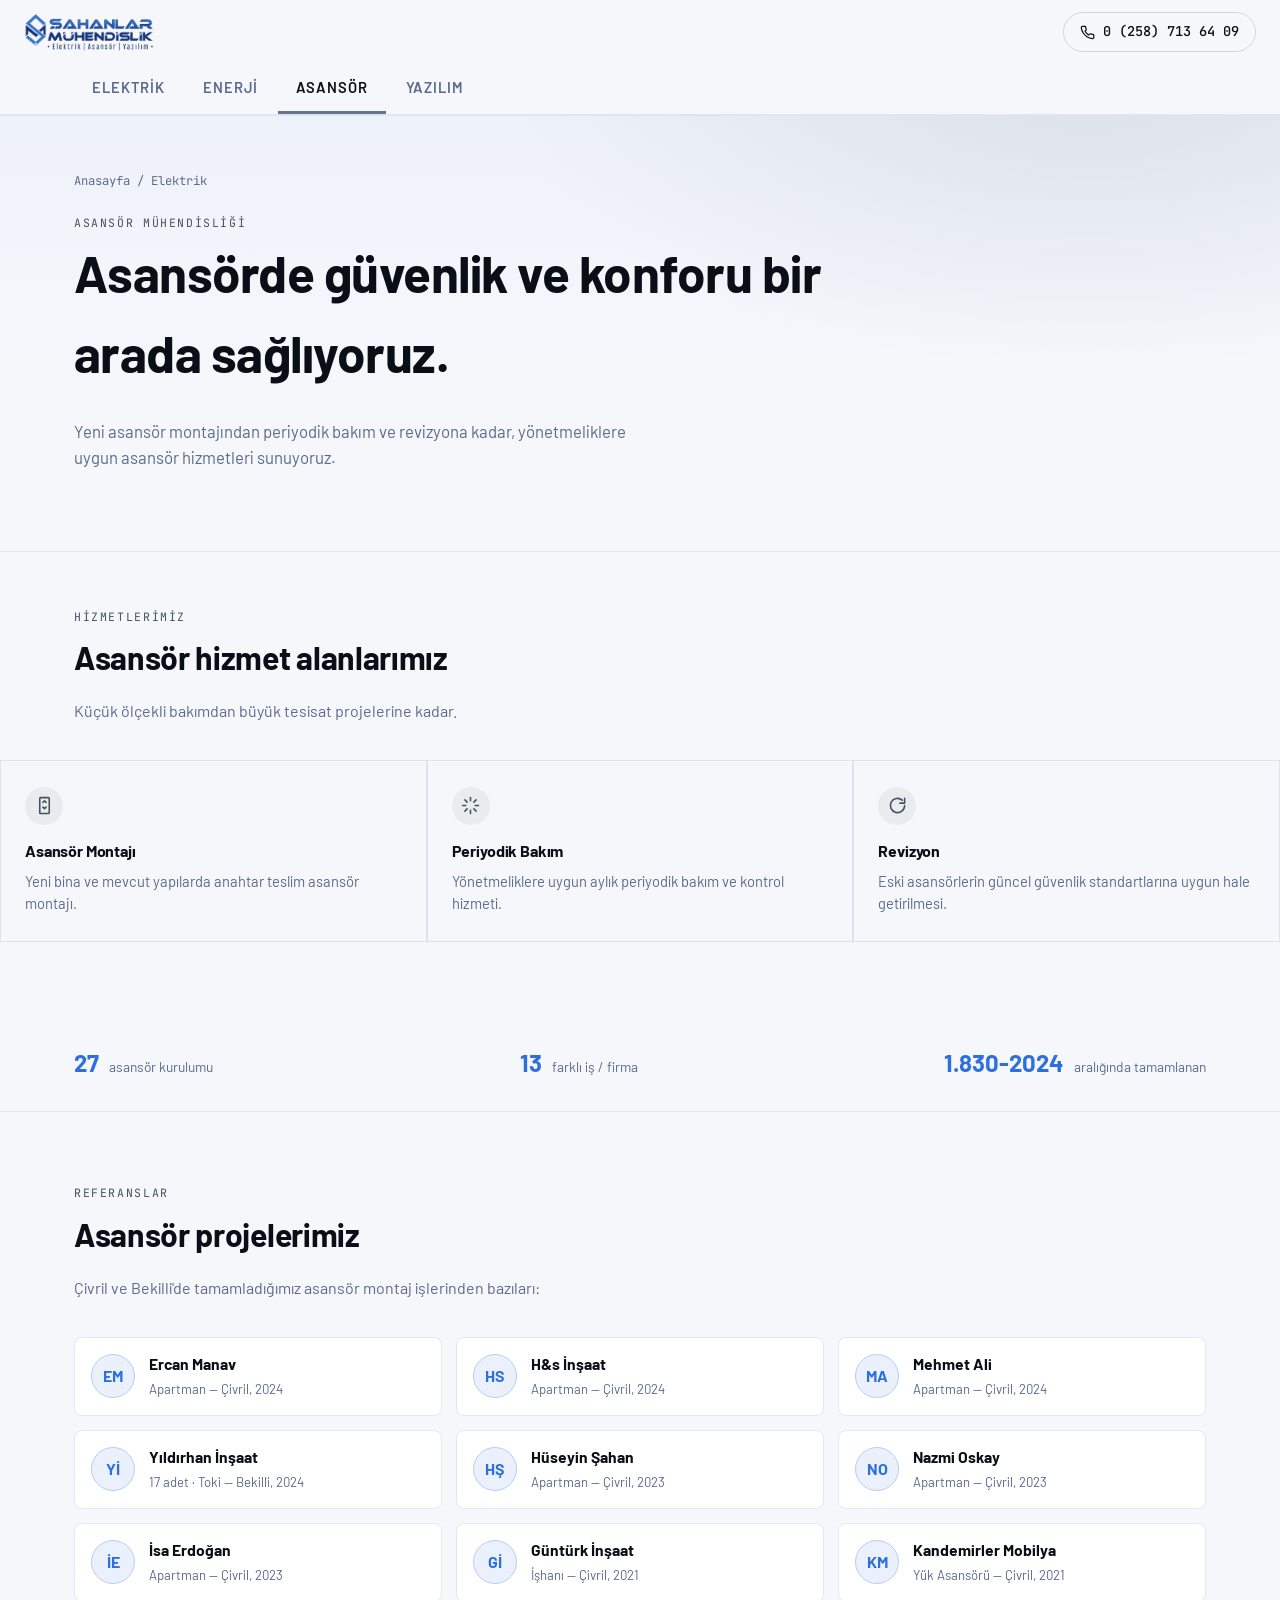
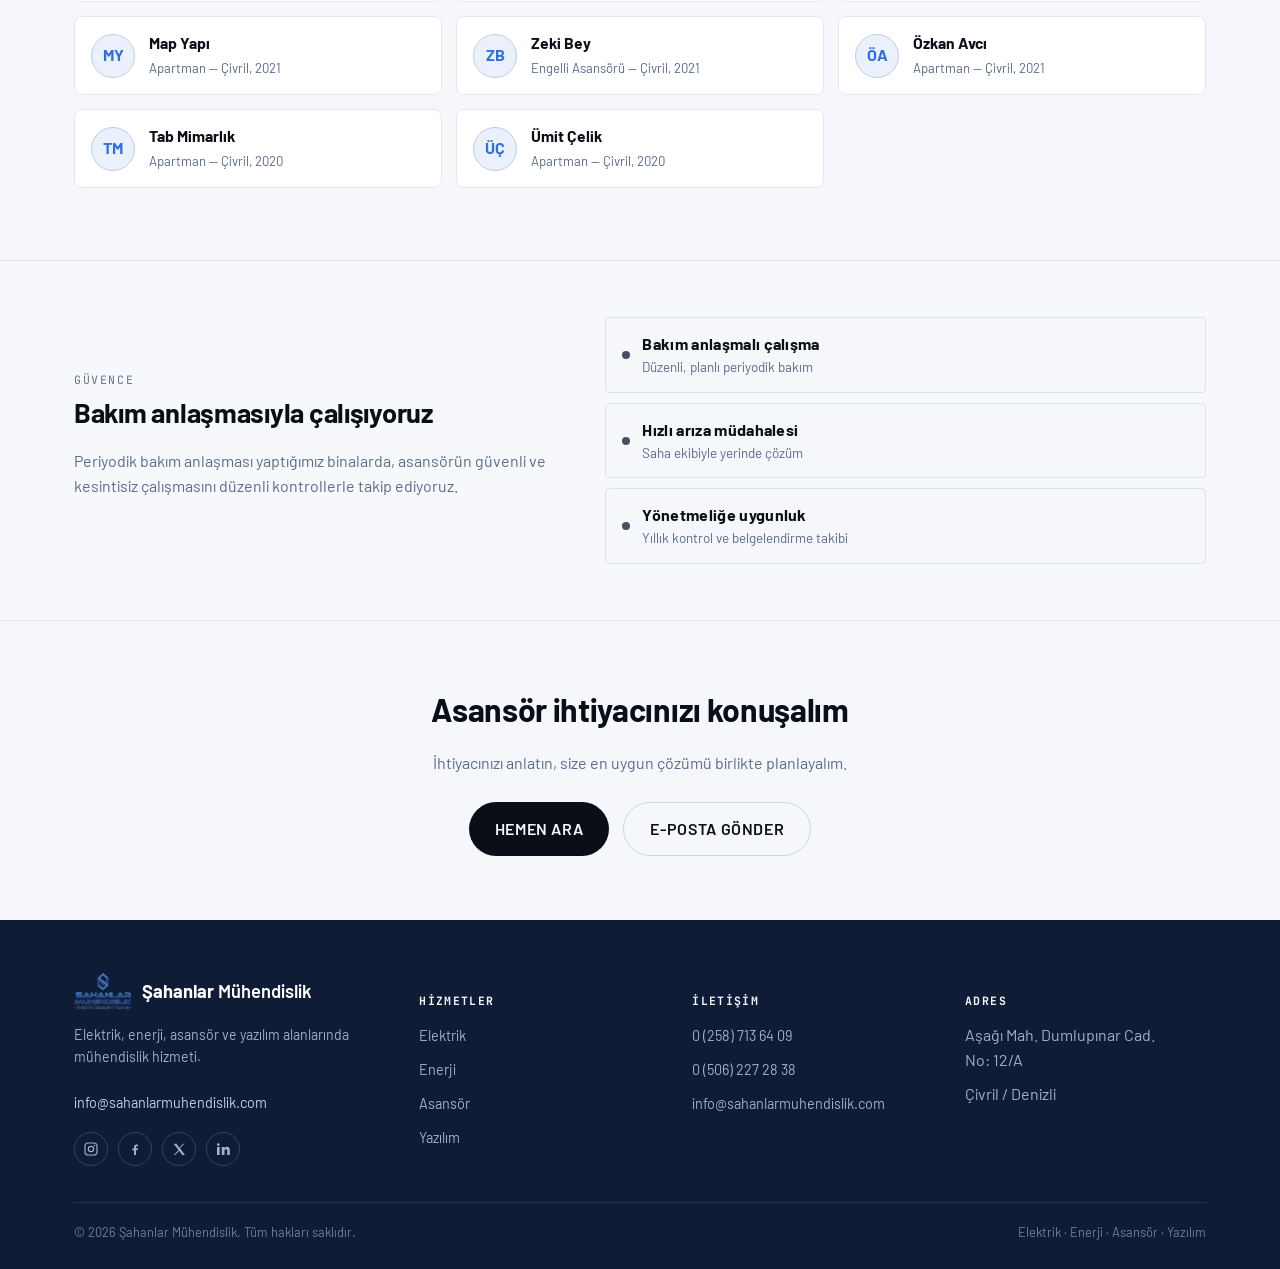
==== site/asansor.html @ b58d9cdd "v1" ====
<!doctype html>
<html lang="tr">
<head>
<meta charset="UTF-8">
<meta name="viewport" content="width=device-width, initial-scale=1.0">
<title>Asansör | Şahanlar Mühendislik</title>
<meta name="description" content="Asansör montajı, periyodik bakım, revizyon ve arıza müdahalesi — Şahanlar Mühendislik, Çivril/Denizli.">
<link rel="icon" href="assets/img/logo-mark-cropped.png">
<link rel="preconnect" href="https://fonts.googleapis.com">
<link rel="preconnect" href="https://fonts.gstatic.com" crossorigin>
<link href="https://fonts.googleapis.com/css2?family=Barlow:wght@400;500;600;700&family=JetBrains+Mono:wght@500&display=swap" rel="stylesheet">
<link rel="stylesheet" href="assets/style.css">
<style>:root{--page-accent:var(--asansor);} .cat-hero,.services .icon,.panel-band{--accent:var(--asansor);}</style>
</head>
<body>

<header class="site-header">
  <div class="bar">
    <a class="brand" href="index.html">
      <img src="assets/img/logo-horizontal.png" alt="Şahanlar Mühendislik">
    </a>
    <div class="header-actions">
      <a class="phone-cta" href="tel:+902587136409">
        <svg viewBox="0 0 24 24" fill="none" stroke="currentColor" stroke-width="2" stroke-linecap="round" stroke-linejoin="round"><path d="M22 16.92v3a2 2 0 0 1-2.18 2 19.79 19.79 0 0 1-8.63-3.07 19.5 19.5 0 0 1-6-6 19.79 19.79 0 0 1-3.07-8.67A2 2 0 0 1 4.11 2h3a2 2 0 0 1 2 1.72c.127.96.362 1.903.7 2.81a2 2 0 0 1-.45 2.11L8.09 9.91a16 16 0 0 0 6 6l1.27-1.27a2 2 0 0 1 2.11-.45c.907.338 1.85.573 2.81.7A2 2 0 0 1 22 16.92z"/></svg>
        0 (258) 713 64 09
      </a>
    </div>
  </div>
  <nav class="subnav" aria-label="Kategoriler">
    <ul>
      <li><a href="elektrik.html">Elektrik</a></li>
      <li><a href="enerji.html">Enerji</a></li>
      <li><a href="asansor.html" class="active" style="--accent:var(--asansor)">Asansör</a></li>
      <li><a href="yazilim.html">Yazılım</a></li>
    </ul>
  </nav>
</header>

<section class="cat-hero" style="--accent:var(--asansor)">
  <div class="wrap">
    <div class="breadcrumb"><a href="index.html">Anasayfa</a> / Elektrik</div>
    <span class="tag">Asansör Mühendisliği</span>
    <h1>Asansörde güvenlik ve konforu bir arada sağlıyoruz.</h1>
    <p class="lead">Yeni asansör montajından periyodik bakım ve revizyona kadar, yönetmeliklere uygun asansör hizmetleri sunuyoruz.</p>
  </div>
</section>

<section class="section" style="padding-top:56px;">
  <div class="wrap">
    <div class="section-head">
      <span class="tag" style="color:color-mix(in srgb, var(--asansor) 70%, black)">Hizmetlerimiz</span>
      <h2>Asansör hizmet alanlarımız</h2>
      <p>Küçük ölçekli bakımdan büyük tesisat projelerine kadar.</p>
    </div>
  </div>
  <div class="services" style="--accent:var(--asansor)">
    <div class="service">
      <span class="icon"><svg viewBox="0 0 24 24" fill="none" stroke="currentColor" stroke-width="2" stroke-linecap="round" stroke-linejoin="round"><rect x="6" y="2" width="12" height="20" rx="1"/><path d="M10 8l2-2 2 2M10 14l2 2 2-2"/></svg></span>
      <h4>Asansör Montajı</h4>
      <p>Yeni bina ve mevcut yapılarda anahtar teslim asansör montajı.</p>
    </div>
    <div class="service">
      <span class="icon"><svg viewBox="0 0 24 24" fill="none" stroke="currentColor" stroke-width="2" stroke-linecap="round" stroke-linejoin="round"><path d="M12 2v4M12 18v4M4.9 4.9l2.8 2.8M16.3 16.3l2.8 2.8M2 12h4M18 12h4M4.9 19.1l2.8-2.8M16.3 7.7l2.8-2.8"/></svg></span>
      <h4>Periyodik Bakım</h4>
      <p>Yönetmeliklere uygun aylık periyodik bakım ve kontrol hizmeti.</p>
    </div>
    <div class="service">
      <span class="icon"><svg viewBox="0 0 24 24" fill="none" stroke="currentColor" stroke-width="2" stroke-linecap="round" stroke-linejoin="round"><path d="M21 12a9 9 0 1 1-3-6.7"/><path d="M21 3v6h-6"/></svg></span>
      <h4>Revizyon</h4>
      <p>Eski asansörlerin güncel güvenlik standartlarına uygun hale getirilmesi.</p>
    </div>
  </div>
</section>

<div class="strip">
  <div class="wrap">
    <div class="item"><b>30</b><span>asansör kurulumu</span></div>
    <div class="item"><b>14</b><span>farklı iş / firma</span></div>
    <div class="item"><b>2020-2024</b><span>aralığında tamamlanan</span></div>
  </div>
</div>

<section class="gallery-section" style="--accent:var(--asansor)">
  <div class="wrap">
    <div class="section-head">
      <span class="tag" style="color:color-mix(in srgb, var(--asansor) 70%, black)">Referanslar</span>
      <h2>Asansör projelerimiz</h2>
      <p>Çivril ve Bekilli'de tamamladığımız asansör montaj işlerinden bazıları:</p>
    </div>
    <div class="team-grid">
        <div class="team-card">
          <span class="avatar">EM</span>
          <div><b>Ercan Manav</b><span>Apartman — Çivril, 2024</span></div>
        </div>
        <div class="team-card">
          <span class="avatar">HS</span>
          <div><b>H&s İnşaat</b><span>Apartman — Çivril, 2024</span></div>
        </div>
        <div class="team-card">
          <span class="avatar">MA</span>
          <div><b>Mehmet Ali</b><span>Apartman — Çivril, 2024</span></div>
        </div>
        <div class="team-card">
          <span class="avatar">Yİ</span>
          <div><b>Yıldırhan İnşaat</b><span>17 adet · Toki — Bekilli, 2024</span></div>
        </div>
        <div class="team-card">
          <span class="avatar">HŞ</span>
          <div><b>Hüseyin Şahan</b><span>Apartman — Çivril, 2023</span></div>
        </div>
        <div class="team-card">
          <span class="avatar">NO</span>
          <div><b>Nazmi Oskay</b><span>Apartman — Çivril, 2023</span></div>
        </div>
        <div class="team-card">
          <span class="avatar">İE</span>
          <div><b>İsa Erdoğan</b><span>Apartman — Çivril, 2023</span></div>
        </div>
        <div class="team-card">
          <span class="avatar">Gİ</span>
          <div><b>Güntürk İnşaat</b><span>İşhanı — Çivril, 2021</span></div>
        </div>
        <div class="team-card">
          <span class="avatar">KM</span>
          <div><b>Kandemirler Mobilya</b><span>Yük Asansörü — Çivril, 2021</span></div>
        </div>
        <div class="team-card">
          <span class="avatar">MY</span>
          <div><b>Map Yapı</b><span>Apartman — Çivril, 2021</span></div>
        </div>
        <div class="team-card">
          <span class="avatar">ZB</span>
          <div><b>Zeki Bey</b><span>Engelli Asansörü — Çivril, 2021</span></div>
        </div>
        <div class="team-card">
          <span class="avatar">ÖA</span>
          <div><b>Özkan Avcı</b><span>Apartman — Çivril, 2021</span></div>
        </div>
        <div class="team-card">
          <span class="avatar">TM</span>
          <div><b>Tab Mimarlık</b><span>Apartman — Çivril, 2020</span></div>
        </div>
        <div class="team-card">
          <span class="avatar">ÜÇ</span>
          <div><b>Ümit Çelik</b><span>Apartman — Çivril, 2020</span></div>
        </div>
    </div>
  </div>
</section>

<section class="panel-band">
  <div class="wrap">
    <div>
      <span class="tag" style="color:var(--asansor)">Güvence</span>
      <h2>Bakım anlaşmasıyla çalışıyoruz</h2>
      <p>Periyodik bakım anlaşması yaptığımız binalarda, asansörün güvenli ve kesintisiz çalışmasını düzenli kontrollerle takip ediyoruz.</p>
    </div>
    <div class="refs">
      <div class="ref-chip" style="--accent:var(--asansor)"><span class="dot"></span><div><b>Bakım anlaşmalı çalışma</b><span>Düzenli, planlı periyodik bakım</span></div></div>
      <div class="ref-chip" style="--accent:var(--asansor)"><span class="dot"></span><div><b>Hızlı arıza müdahalesi</b><span>Saha ekibiyle yerinde çözüm</span></div></div>
      <div class="ref-chip" style="--accent:var(--asansor)"><span class="dot"></span><div><b>Yönetmeliğe uygunluk</b><span>Yıllık kontrol ve belgelendirme takibi</span></div></div>
    </div>
  </div>
</section>

<section class="cta-band">
  <div class="wrap">
    <h2>Asansör ihtiyacınızı konuşalım</h2>
    <p>İhtiyacınızı anlatın, size en uygun çözümü birlikte planlayalım.</p>
    <div class="cta-actions">
      <a class="btn" href="tel:+902587136409">Hemen Ara</a>
      <a class="btn ghost" href="mailto:info@sahanlarmuhendislik.com">E-posta Gönder</a>
    </div>
  </div>
</section>

<footer class="site-footer">
  <div class="wrap">
    <div class="grid">
      <div class="brand-col">
        <a class="footer-brand" href="index.html">
          <img src="assets/img/logo-mark-cropped.png" alt="">
          <span><b>Şahanlar</b> Mühendislik</span>
        </a>
        <p>Elektrik, enerji, asansör ve yazılım alanlarında mühendislik hizmeti.</p>
        <a class="footer-email" href="mailto:info@sahanlarmuhendislik.com">info@sahanlarmuhendislik.com</a>
      <div class="social-row">
        <a href="https://instagram.com/sahanlarmuhendislikelektrik" target="_blank" rel="noopener" aria-label="Instagram"><svg viewBox="0 0 24 24" fill="none" stroke="currentColor" stroke-width="1.8"><rect x="3" y="3" width="18" height="18" rx="5"/><circle cx="12" cy="12" r="4"/><circle cx="17.2" cy="6.8" r="1.1" fill="currentColor" stroke="none"/></svg></a>
        <a href="https://facebook.com/sahanlarmuhendislikelektrik" target="_blank" rel="noopener" aria-label="Facebook"><svg viewBox="0 0 24 24" fill="currentColor"><path d="M13.5 21v-7.2h2.4l.4-2.8h-2.8v-1.8c0-.8.2-1.4 1.4-1.4h1.5V5.3c-.3 0-1.2-.1-2.2-.1-2.2 0-3.7 1.3-3.7 3.8v2.1H8v2.8h2.5V21h3z"/></svg></a>
        <a href="https://twitter.com/sahanlarmuhendislikelektrik" target="_blank" rel="noopener" aria-label="Twitter"><svg viewBox="0 0 24 24" fill="currentColor"><path d="M4 4l7.2 9.6L4.4 21h1.9l6-6.5 4.6 6.5H21l-7.5-10 6.4-7h-1.9l-5.6 6-4.3-6H4z"/></svg></a>
        <a href="https://linkedin.com/company/sahanlarmuhendislikelektrik" target="_blank" rel="noopener" aria-label="LinkedIn"><svg viewBox="0 0 24 24" fill="currentColor"><path d="M4.98 3.5a2 2 0 1 1 0 4 2 2 0 0 1 0-4zM3 9h4v12H3zM10 9h3.8v1.7h.1c.5-.9 1.8-1.9 3.7-1.9 4 0 4.7 2.4 4.7 5.6V21h-4v-5.7c0-1.4 0-3.1-1.9-3.1-1.9 0-2.2 1.5-2.2 3v5.8h-4z"/></svg></a>
      </div>
      </div>
      <div>
        <h5>Hizmetler</h5>
        <ul>
          <li><a href="elektrik.html">Elektrik</a></li>
          <li><a href="enerji.html">Enerji</a></li>
          <li><a href="asansor.html">Asansör</a></li>
          <li><a href="yazilim.html">Yazılım</a></li>
        </ul>
      </div>
      <div>
        <h5>İletişim</h5>
        <ul>
          <li><a href="tel:+902587136409">0 (258) 713 64 09</a></li>
          <li><a href="tel:+905062272838">0 (506) 227 28 38</a></li>
          <li><a href="mailto:info@sahanlarmuhendislik.com">info@sahanlarmuhendislik.com</a></li>
        </ul>
      </div>
      <div>
        <h5>Adres</h5>
        <ul>
          <li>Aşağı Mah. Dumlupınar Cad.<br>No: 12/A</li>
          <li>Çivril / Denizli</li>
        </ul>
      </div>
    </div>
    <div class="bottom">
      <span>© 2026 Şahanlar Mühendislik. Tüm hakları saklıdır.</span>
      <span>Elektrik · Enerji · Asansör · Yazılım</span>
    </div>
  </div>
</footer>

<script>
(function(){
  function parseNum(str){
    // extract leading number, supports "237", "59.220", "66,2", "31,9"
    var m = str.match(/^([\d.,]+)/);
    if(!m) return null;
    var raw = m[1];
    var suffix = str.slice(raw.length);
    var hasComma = raw.indexOf(',') !== -1;
    var normalized = raw.replace(/\./g,'').replace(',', '.');
    var value = parseFloat(normalized);
    if(isNaN(value)) return null;
    var decimals = hasComma ? 1 : 0;
    return {value:value, decimals:decimals, suffix:suffix};
  }
  function formatNum(n, decimals){
    var fixed = n.toFixed(decimals);
    var parts = fixed.split('.');
    parts[0] = parts[0].replace(/\B(?=(\d{3})+(?!\d))/g, '.');
    return decimals ? parts.join(',') : parts[0];
  }
  function animate(el, target, decimals, suffix){
    var start = null, duration = 1100;
    function step(ts){
      if(!start) start = ts;
      var p = Math.min((ts-start)/duration, 1);
      var eased = 1 - Math.pow(1-p, 3);
      el.textContent = formatNum(target*eased, decimals) + suffix;
      if(p < 1) requestAnimationFrame(step);
      else el.textContent = formatNum(target, decimals) + suffix;
    }
    requestAnimationFrame(step);
  }
  var items = document.querySelectorAll('.strip .item b');
  var parsed = [];
  items.forEach(function(el){
    var info = parseNum(el.textContent.trim());
    if(info){ parsed.push({el:el, info:info}); }
  });
  if(!parsed.length) return;
  var done = false;
  var observer = new IntersectionObserver(function(entries){
    entries.forEach(function(entry){
      if(entry.isIntersecting && !done){
        done = true;
        parsed.forEach(function(p){ animate(p.el, p.info.value, p.info.decimals, p.info.suffix); });
        observer.disconnect();
      }
    });
  }, {threshold:0.3});
  var stripEl = document.querySelector('.strip');
  if(stripEl) observer.observe(stripEl);
})();
</script>
</body>
</html>
---- site/assets/style.css ----
/* ==========================================================================
   ŞAHANLAR MÜHENDİSLİK — shared stylesheet
   Tokens: deep navy base, brand blue, per-category accent (amber/orange/steel/teal)
   Type: Barlow (display) + Barlow (body) + JetBrains Mono (utility tags)
   ========================================================================== */

:root{
  --bg-deep:   #070c18;
  --bg-panel:  #0f1a30;
  --bg-panel-2:#142240;
  --brand:     #2e6fe0;
  --brand-lt:  #5fa8e0;
  --steel:     #93a7c4;
  --ink:       #0a0e16;
  --paper:     #f5f7fb;
  --paper-dim: #e4e9f2;
  --muted:     #8ca0c2;
  --muted-dark:#5a6b8a;

  --elektrik:  #2f7de1;
  --enerji:    #22a35e;
  --asansor:   #64748b;
  --yazilim:   #eab308;

  --radius: 4px;
  --ease: cubic-bezier(.16,.8,.24,1);
}

*,*::before,*::after{ box-sizing:border-box; }
html{ scroll-behavior:smooth; }
body{
  margin:0;
  background:var(--paper);
  color:var(--ink);
  font-family:'Barlow', sans-serif;
  font-size:16px;
  line-height:1.55;
  -webkit-font-smoothing:antialiased;
}
img{ max-width:100%; display:block; }
a{ color:inherit; text-decoration:none; }
h1,h2,h3,h4{
  font-family:'Barlow', sans-serif;
  font-weight:700;
  letter-spacing:-.01em;
  margin:0 0 .5em;
}
.tag{
  font-family:'JetBrains Mono', monospace;
  font-size:.72rem;
  letter-spacing:.14em;
  text-transform:uppercase;
}
.wrap{ max-width:1180px; margin:0 auto; padding:0 24px; }

:focus-visible{ outline:3px solid var(--brand-lt); outline-offset:2px; }

/* ---------- header ---------- */
.site-header{
  position:sticky; top:0; z-index:40;
  background:rgba(245,247,251,.92);
  backdrop-filter:blur(8px);
  border-bottom:1px solid #dde3ee;
}
.site-header .bar{
  display:flex; align-items:center; justify-content:space-between;
  gap:20px; padding:12px 24px;
}
.brand{ display:flex; align-items:center; gap:10px; }
.brand-mark{ height:34px; width:auto; }
.brand-text{ display:flex; flex-direction:column; line-height:1.15; font-family:'Barlow',sans-serif; color:var(--ink); font-size:1.08rem; font-weight:600; }
.brand-text b{ font-weight:700; letter-spacing:.01em; }
.brand-text small{
  font-family:'JetBrains Mono',monospace; font-weight:500; font-size:.58rem;
  letter-spacing:.08em; text-transform:uppercase; color:var(--muted-dark);
}
.brand img{ height:40px; width:auto; }
.header-actions{ display:flex; align-items:center; gap:18px; }
.phone-cta{
  display:flex; align-items:center; gap:8px;
  font-family:'JetBrains Mono', monospace;
  font-size:.85rem; font-weight:500;
  color:var(--ink); border:1px solid #cdd6e6; border-radius:999px;
  padding:8px 16px; transition:border-color .2s var(--ease), color .2s var(--ease);
}
.phone-cta:hover{ border-color:var(--brand); color:var(--brand); }
.phone-cta svg{ width:15px; height:15px; }

.subnav{ background:var(--paper); border-bottom:1px solid #e3e8f0; }
.subnav ul{
  list-style:none; margin:0; padding:0;
  display:flex; gap:2px; max-width:1180px; margin:0 auto; padding:0 24px;
  overflow-x:auto;
}
.subnav a{
  display:block; padding:12px 18px;
  font-family:'Barlow', sans-serif; font-weight:600; font-size:.92rem;
  letter-spacing:.06em; text-transform:uppercase; color:var(--muted-dark);
  border-bottom:3px solid transparent; white-space:nowrap;
  transition:color .2s var(--ease), border-color .2s var(--ease);
}
.subnav a:hover{ color:var(--ink); }
.subnav a.active{ color:var(--ink); border-bottom-color:var(--accent, var(--brand)); }

/* ---------- index hero ---------- */
.hero{
  background:
    radial-gradient(ellipse 1100px 480px at 50% -15%, color-mix(in srgb, var(--brand) 10%, transparent), transparent 65%),
    linear-gradient(180deg, #eef2f9 0%, var(--paper) 55%);
  color:var(--ink);
  padding:64px 0 40px;
  position:relative;
  overflow:hidden;
}
.hero::before{
  content:"";
  position:absolute; inset:0;
  background-image:
    linear-gradient(rgba(46,111,224,.07) 1px, transparent 1px),
    linear-gradient(90deg, rgba(46,111,224,.07) 1px, transparent 1px);
  background-size:42px 42px;
  mask-image:radial-gradient(ellipse 900px 500px at 50% 0%, black, transparent 70%);
  pointer-events:none;
}
.hero-inner{ position:relative; text-align:center; }
.hero .hero-photo{
  max-width:520px; width:100%; height:auto; margin:0 auto; display:block;
  border-radius:10px; box-shadow:0 16px 40px rgba(16,25,43,.14); border:1px solid #e3e8f0;
}
.hero .eyebrow{
  color:var(--brand); margin-bottom:10px; display:block;
}
.hero h1{
  font-size:clamp(1.9rem, 4.4vw, 3.1rem);
  margin-bottom:.35em;
  color:var(--ink);
}
.hero h1 span{ color:var(--brand); }
.hero p.lead{
  color:var(--muted-dark); max-width:560px; margin:0 auto;
  font-size:1.05rem;
}

/* ---------- door bank (signature element) ---------- */
.doorbank{
  display:grid; grid-template-columns:repeat(4,1fr);
  gap:14px; margin-top:48px;
}
.door{
  --accent:#5fa8e0;
  position:relative;
  aspect-ratio:3/4;
  border-radius:8px;
  overflow:hidden;
  background:#fff;
  box-shadow: inset 0 0 0 1px #e3e8f0, 0 1px 2px rgba(16,25,43,.05);
  cursor:pointer;
  display:block;
}
.door[data-cat="elektrik"]{ --accent: var(--elektrik); }
.door[data-cat="enerji"]{ --accent: var(--enerji); }
.door[data-cat="asansor"]{ --accent: var(--asansor); }
.door[data-cat="yazilim"]{ --accent: var(--yazilim); }

.door .glow{
  position:absolute; inset:0;
  background:radial-gradient(circle at 50% 65%, color-mix(in srgb, var(--accent) 16%, transparent), transparent 68%);
  opacity:0; transition:opacity .5s var(--ease);
}
.door .reveal{
  position:absolute; inset:0; z-index:2;
  display:flex; flex-direction:column; justify-content:flex-end;
  padding:18px; opacity:0; transform:translateY(6px);
  transition:opacity .35s var(--ease) .1s, transform .35s var(--ease) .1s;
}
.door .reveal p{ color:var(--muted-dark); font-size:.86rem; margin:0 0 10px; }
.door .go{
  font-family:'JetBrains Mono', monospace; font-size:.74rem; letter-spacing:.08em;
  color:#fff; background:color-mix(in srgb, var(--accent) 75%, black); border-radius:999px;
  padding:6px 12px; display:inline-flex; align-items:center; gap:6px; width:max-content;
}
.door .leaf{
  position:absolute; top:0; bottom:0; width:50%;
  background:linear-gradient(155deg, #ffffff, #f3f5f9 55%, #eaeef5);
  z-index:3;
  transition:transform .55s var(--ease);
}
.door .leaf::after{
  content:""; position:absolute; top:0; bottom:0; width:1px;
  background:linear-gradient(#e3e8f0, transparent);
}
.door .leaf.l{ left:0; }
.door .leaf.l::after{ right:0; }
.door .leaf.r{ right:0; }
.door .leaf.r::after{ left:0; }

.door .plate{
  position:absolute; top:16px; left:16px; right:16px; z-index:4;
  display:flex; flex-direction:column; align-items:center; gap:10px; text-align:center;
}
.door .icon{
  width:44px; height:44px; border-radius:50%;
  display:flex; align-items:center; justify-content:center;
  background:color-mix(in srgb, var(--accent) 12%, white); border:1px solid color-mix(in srgb, var(--accent) 30%, #e3e8f0);
  color:color-mix(in srgb, var(--accent) 65%, black); transition:transform .4s var(--ease), background .4s var(--ease);
}
.door .icon svg{ width:22px; height:22px; }
.door h3{ color:var(--ink); font-size:1.02rem; margin:0; letter-spacing:.04em; }
.door .tagline{ color:var(--muted-dark); font-size:.78rem; margin-top:2px; line-height:1.3; }

.door:hover .leaf.l, .door:focus-visible .leaf.l{ transform:translateX(-100%); }
.door:hover .leaf.r, .door:focus-visible .leaf.r{ transform:translateX(100%); }
.door:hover .glow, .door:focus-visible .glow{ opacity:1; }
.door:hover .reveal, .door:focus-visible .reveal{ opacity:1; transform:translateY(0); }
.door:hover .icon, .door:focus-visible .icon{ transform:translateY(-3px); }
.door:hover{ box-shadow: inset 0 0 0 1px #e3e8f0, 0 14px 28px rgba(16,25,43,.12); }
.door:active{ filter:brightness(.97); }

@media (max-width:820px){
  .doorbank{ grid-template-columns:repeat(2,1fr); }
  .door{ aspect-ratio:1/1; }
}
@media (max-width:520px){
  .doorbank{ grid-template-columns:1fr; }
  .door{ aspect-ratio:16/10; }
}

/* ---------- index: strip / about ---------- */
.strip{ background:var(--paper); color:var(--ink); padding:30px 0; border-bottom:1px solid #e3e8f0; }
.strip .wrap{ display:flex; flex-wrap:wrap; gap:28px 48px; align-items:center; justify-content:space-between; }
.strip .item{ display:flex; align-items:baseline; gap:10px; }
.strip .item b{ font-family:'Barlow',sans-serif; font-size:1.5rem; color:var(--brand); }
.strip .item span{ color:var(--muted-dark); font-size:.86rem; }

.section{ padding:72px 0; }
.section-head{ max-width:640px; margin-bottom:36px; }
.section-head .tag{ color:var(--brand); display:block; margin-bottom:8px; }
.section-head h2{ font-size:clamp(1.5rem,3vw,2rem); }
.section-head p{ color:var(--muted-dark); }

.about-grid{ max-width:720px; }
.about-grid p{ color:#3c465c; margin:0 0 14px; }

/* ---------- category pages ---------- */
.cat-hero{
  --accent: var(--brand);
  background:
    radial-gradient(ellipse 900px 460px at 85% -10%, color-mix(in srgb, var(--accent) 14%, transparent), transparent 65%),
    linear-gradient(180deg, #eef2f9 0%, var(--paper) 60%);
  color:var(--ink);
  padding:56px 0 64px; position:relative; overflow:hidden;
  border-bottom:1px solid #e3e8f0;
}
.cat-hero::before{ content:none; }
.cat-hero .wrap{ position:relative; }
.cat-hero .tag{ color:color-mix(in srgb, var(--accent) 70%, black); }
.cat-hero h1{ font-size:clamp(2rem,5vw,3.2rem); max-width:760px; color:var(--ink); }
.cat-hero p.lead{ color:var(--muted-dark); max-width:560px; font-size:1.05rem; }
.breadcrumb{ font-family:'JetBrains Mono',monospace; font-size:.76rem; color:var(--muted-dark); margin-bottom:18px; }
.breadcrumb a:hover{ color:var(--ink); }

.services{
  display:grid; grid-template-columns:repeat(3,1fr); gap:2px;
  background:#dde3ee; border:1px solid #dde3ee; margin-top:8px;
}
.service{ background:var(--paper); padding:26px 24px; }
.service .icon{
  width:38px; height:38px; border-radius:50%; margin-bottom:14px;
  display:flex; align-items:center; justify-content:center;
  background:color-mix(in srgb, var(--accent) 14%, white); color:color-mix(in srgb, var(--accent) 70%, black);
}
.service .icon svg{ width:19px; height:19px; }
.service h4{ font-size:1rem; margin-bottom:6px; }
.service p{ color:var(--muted-dark); font-size:.92rem; margin:0; }
@media (max-width:820px){ .services{ grid-template-columns:1fr 1fr; } }
@media (max-width:560px){ .services{ grid-template-columns:1fr; } }

.panel-band{ background:#f6f8fc; color:var(--ink); padding:56px 0; border-top:1px solid #e3e8f0; border-bottom:1px solid #e3e8f0; }
.panel-band .wrap{ display:grid; grid-template-columns:.9fr 1.1fr; gap:40px; align-items:center; }
.panel-band h2{ font-size:1.7rem; }
.panel-band p{ color:var(--muted-dark); }
.panel-band .refs{ display:flex; flex-direction:column; gap:10px; }
.ref-chip{
  display:flex; align-items:center; gap:12px;
  border:1px solid #dde3ee; border-radius:var(--radius);
  padding:14px 16px; background:var(--paper);
}
.ref-chip .dot{ width:8px; height:8px; border-radius:50%; background:color-mix(in srgb, var(--accent) 70%, black); flex:none; }
.ref-chip b{ font-family:'Barlow',sans-serif; font-size:1rem; letter-spacing:.02em; }
.ref-chip span{ color:var(--muted-dark); font-size:.84rem; display:block; }
@media (max-width:820px){ .panel-band .wrap{ grid-template-columns:1fr; } }

/* ---------- references / project gallery ---------- */
.gallery-section{ padding:72px 0; background:var(--paper); }
.gallery{ display:grid; grid-template-columns:repeat(3,1fr); gap:20px; margin-top:8px; }
.ref-card{
  border:1px solid #e3e8f0; border-radius:8px; overflow:hidden; background:#fff;
  box-shadow:0 1px 2px rgba(16,25,43,.04);
  transition:box-shadow .25s var(--ease), transform .25s var(--ease);
}
.ref-card:hover{ box-shadow:0 10px 24px rgba(16,25,43,.08); transform:translateY(-2px); }
.ref-card .shot{
  aspect-ratio:4/3; background:
    linear-gradient(155deg, color-mix(in srgb, var(--accent) 16%, white), #eef1f7 60%);
  display:flex; align-items:center; justify-content:center; position:relative;
  border-bottom:1px solid #e3e8f0;
}
.ref-card .shot svg{ width:34px; height:34px; color:color-mix(in srgb, var(--accent) 55%, #7c8aa6); opacity:.8; }
.ref-card .shot .placeholder-label{
  position:absolute; bottom:10px; left:10px; right:10px;
  font-family:'JetBrains Mono',monospace; font-size:.66rem; letter-spacing:.06em;
  color:color-mix(in srgb, var(--accent) 60%, #56607a); text-transform:uppercase;
}
.ref-card .info{ padding:16px 18px; }
.ref-card .info b{ font-family:'Barlow',sans-serif; font-size:1rem; display:block; margin-bottom:3px; }
.ref-card .info span{ color:var(--muted-dark); font-size:.85rem; }
@media (max-width:820px){ .gallery{ grid-template-columns:1fr 1fr; } }
@media (max-width:560px){ .gallery{ grid-template-columns:1fr; } }

.gallery-note{
  margin-top:22px; padding:14px 18px; border-radius:6px;
  background:#f6f8fc; border:1px dashed #cdd6e6;
  font-size:.86rem; color:var(--muted-dark);
}
.gallery-note b{ color:var(--ink); }

/* ---------- team ---------- */
.team-group{ margin-bottom:34px; }
.team-group:last-child{ margin-bottom:0; }
.team-group h3{
  font-size:.82rem; letter-spacing:.1em; color:var(--muted-dark);
  font-family:'JetBrains Mono',monospace; text-transform:uppercase; font-weight:500;
  margin-bottom:14px; padding-bottom:10px; border-bottom:1px solid #e3e8f0;
}
.team-grid{ display:grid; grid-template-columns:repeat(3,1fr); gap:14px; }
.team-card{
  display:flex; align-items:center; gap:14px;
  border:1px solid #e3e8f0; border-radius:8px; padding:14px 16px; background:#fff;
  transition:box-shadow .2s var(--ease), transform .2s var(--ease);
}
.team-card:hover{ box-shadow:0 8px 20px rgba(16,25,43,.07); transform:translateY(-1px); }
.team-card .avatar{
  flex:none; width:44px; height:44px; border-radius:50%;
  display:flex; align-items:center; justify-content:center;
  background:color-mix(in srgb, var(--brand) 10%, white); color:var(--brand);
  font-family:'Barlow',sans-serif; font-weight:700; font-size:1rem;
  border:1px solid color-mix(in srgb, var(--brand) 22%, #e3e8f0);
}
.team-card b{ font-family:'Barlow',sans-serif; font-size:.98rem; display:block; }
.team-card span{ color:var(--muted-dark); font-size:.82rem; }
@media (max-width:820px){ .team-grid{ grid-template-columns:1fr 1fr; } }
@media (max-width:560px){ .team-grid{ grid-template-columns:1fr; } }

/* ---------- highlight project stats ---------- */
.highlight-stats{ display:grid; grid-template-columns:repeat(4,1fr); gap:14px; margin-top:8px; }
.hstat{
  border:1px solid #e3e8f0; border-radius:8px; padding:20px 18px; background:#fff;
  border-top:3px solid var(--accent);
}
.hstat .metric{ font-family:'Barlow',sans-serif; font-weight:700; font-size:1.5rem; color:var(--ink); }
.hstat .metric small{ font-size:.8rem; font-weight:600; color:var(--muted-dark); margin-left:2px; }
.hstat .name{ font-weight:600; font-size:.92rem; margin:8px 0 2px; }
.hstat .loc{ color:var(--muted-dark); font-size:.82rem; }
.hstat .konut{ margin-top:10px; padding-top:10px; border-top:1px dashed #e3e8f0; font-size:.82rem; color:var(--muted-dark); }
.hstat .konut b{ color:var(--ink); }
@media (max-width:820px){ .highlight-stats{ grid-template-columns:1fr 1fr; } }
@media (max-width:560px){ .highlight-stats{ grid-template-columns:1fr; } }

/* ---------- full reference table ---------- */
.ref-table-wrap{
  margin-top:8px; border:1px solid #e3e8f0; border-radius:8px; overflow:hidden;
  max-height:560px; overflow-y:auto;
}
.ref-table{ width:100%; border-collapse:collapse; font-size:.88rem; }
.ref-table thead th{
  position:sticky; top:0; z-index:1;
  background:var(--ink); color:#fff; text-align:left; padding:11px 14px;
  font-family:'JetBrains Mono',monospace; font-size:.68rem; letter-spacing:.08em; text-transform:uppercase; font-weight:500;
}
.ref-table tbody td{ padding:9px 14px; border-top:1px solid #eef1f7; color:#33405c; }
.ref-table tbody tr:nth-child(even){ background:#fafbfd; }
.ref-table tbody tr:hover{ background:color-mix(in srgb, var(--accent) 6%, white); }
.ref-table td:last-child, .ref-table th:last-child{ text-align:right; white-space:nowrap; color:var(--muted-dark); }
.ref-table td:nth-child(4){ color:var(--muted-dark); }
.ref-count{ font-size:.86rem; color:var(--muted-dark); margin:10px 0 0; }
.ref-count b{ color:var(--ink); }

.cta-band{ padding:64px 0; text-align:center; }
.cta-band h2{ font-size:clamp(1.4rem,3vw,2rem); margin-bottom:10px; }
.cta-band p{ color:var(--muted-dark); margin-bottom:26px; }
.btn{
  display:inline-flex; align-items:center; gap:10px;
  font-family:'Barlow',sans-serif; font-weight:600; letter-spacing:.04em; text-transform:uppercase;
  background:var(--ink); color:var(--paper); padding:14px 26px; border-radius:999px;
  transition:background .2s var(--ease), transform .2s var(--ease);
}
.btn:hover{ background:var(--brand); transform:translateY(-2px); }
.btn.ghost{ background:transparent; border:1px solid #cdd6e6; color:var(--ink); }
.btn.ghost:hover{ background:var(--ink); color:var(--paper); border-color:var(--ink); }
.cta-actions{ display:flex; gap:14px; justify-content:center; flex-wrap:wrap; }

/* ---------- footer ---------- */
.site-footer{ background:#0e1c36; color:#9fb0cc; padding:52px 0 26px; }
.site-footer .grid{
  display:grid; grid-template-columns:1.3fr 1fr 1fr 1fr; gap:32px; margin-bottom:36px;
}
.footer-brand{ display:flex; align-items:center; gap:10px; margin-bottom:14px; }
.footer-brand img{ height:38px; width:auto; }
.footer-brand span{ font-family:'Barlow',sans-serif; font-weight:600; font-size:1.15rem; color:#fff; line-height:1.15; }
.footer-brand span b{ font-weight:700; }
.site-footer .brand-col p{ font-size:.88rem; max-width:280px; }
.footer-email{ display:inline-block; margin:10px 0 18px; font-size:.88rem; color:#c3cfe3; }
.footer-email:hover{ color:#fff; }
.social-row{ display:flex; gap:10px; }
.social-row a{
  width:34px; height:34px; border-radius:50%;
  display:flex; align-items:center; justify-content:center;
  border:1px solid rgba(255,255,255,.16); color:#9fb0cc;
  transition:color .2s var(--ease), border-color .2s var(--ease), background .2s var(--ease);
}
.social-row a:hover{ color:#fff; border-color:rgba(255,255,255,.4); background:rgba(255,255,255,.06); }
.social-row svg{ width:16px; height:16px; }
.site-footer h5{
  font-family:'JetBrains Mono',monospace; text-transform:uppercase; font-size:.72rem;
  letter-spacing:.12em; color:var(--paper); margin-bottom:14px;
}
.site-footer ul{ list-style:none; margin:0; padding:0; display:flex; flex-direction:column; gap:9px; }
.site-footer a{ font-size:.9rem; transition:color .2s var(--ease); }
.site-footer a:hover{ color:var(--paper); }
.site-footer .bottom{
  border-top:1px solid rgba(255,255,255,.1); padding-top:20px;
  display:flex; justify-content:space-between; flex-wrap:wrap; gap:10px;
  font-size:.8rem; color:#6c7fa3;
}
@media (max-width:820px){ .site-footer .grid{ grid-template-columns:1fr 1fr; } }
@media (max-width:520px){ .site-footer .grid{ grid-template-columns:1fr; } }

@media (prefers-reduced-motion: reduce){
  *{ transition-duration:.001ms !important; animation-duration:.001ms !important; }
  html{ scroll-behavior:auto; }
}
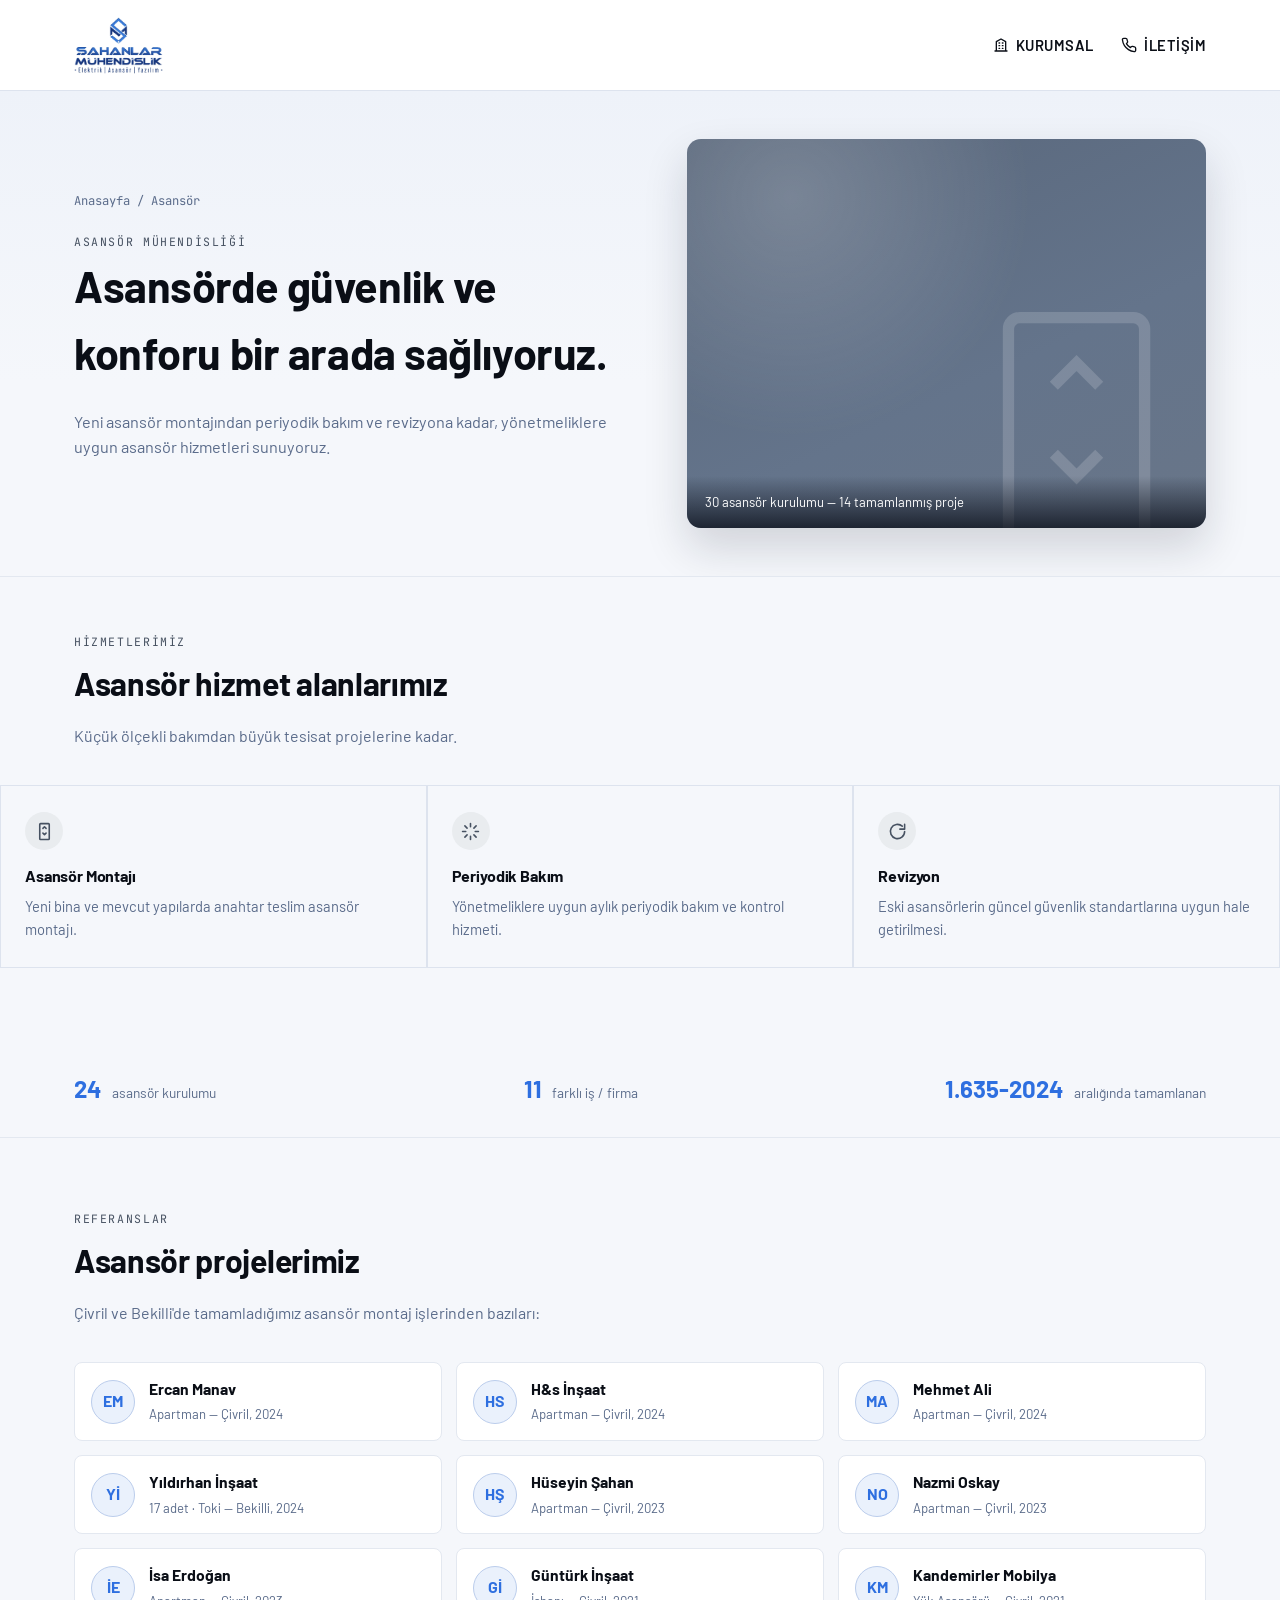
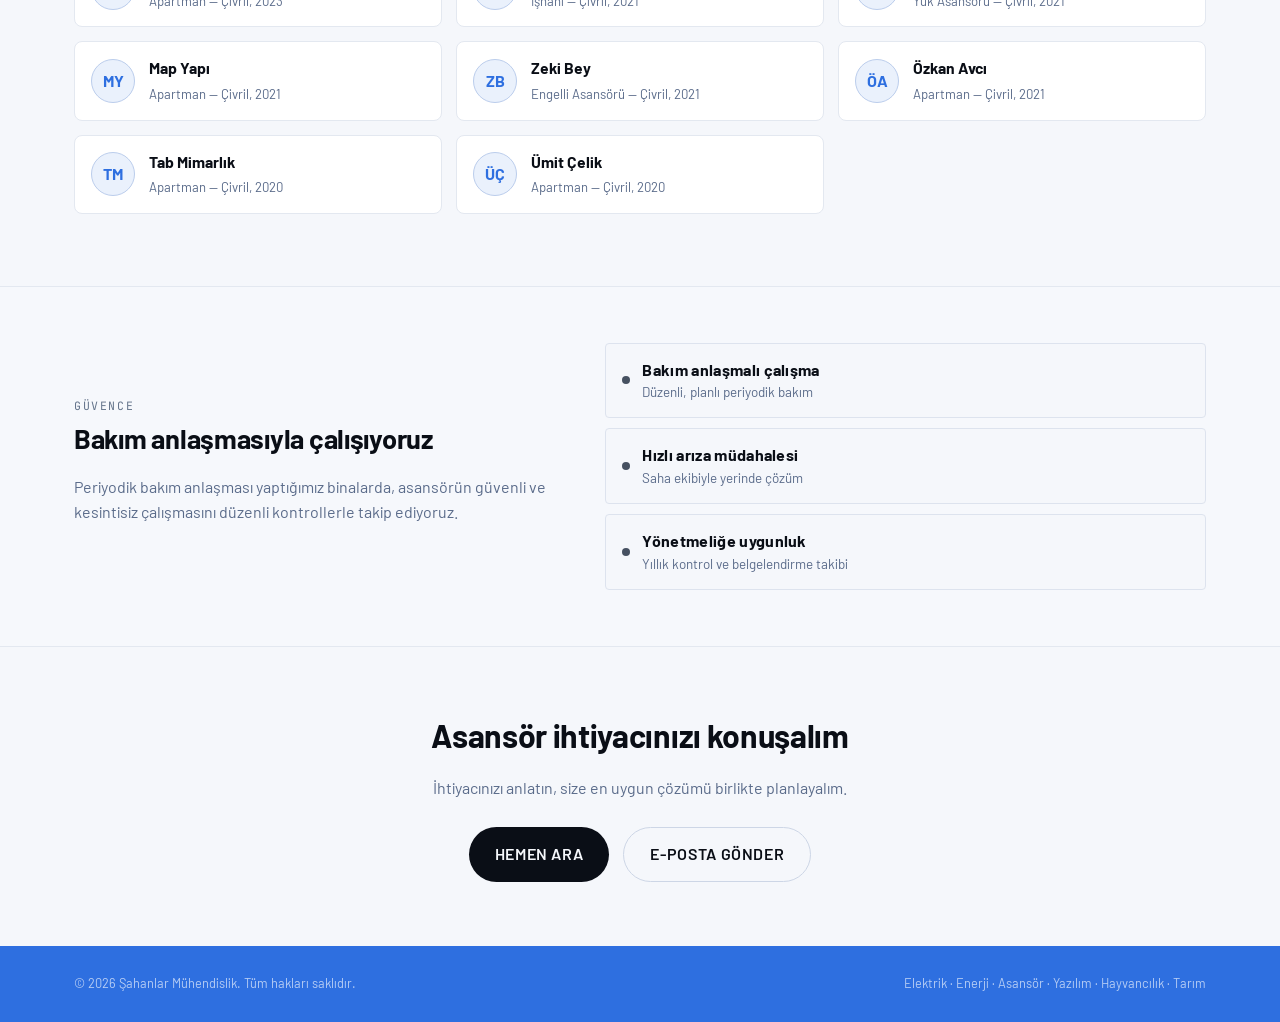
==== commit c0e79597: "v1.1" ====
--- a/site/asansor.html
+++ b/site/asansor.html
@@ -5,43 +5,574 @@
 <meta name="viewport" content="width=device-width, initial-scale=1.0">
 <title>Asansör | Şahanlar Mühendislik</title>
 <meta name="description" content="Asansör montajı, periyodik bakım, revizyon ve arıza müdahalesi — Şahanlar Mühendislik, Çivril/Denizli.">
-<link rel="icon" href="assets/img/logo-mark-cropped.png">
+<link rel="icon" href="[data-uri]">
 <link rel="preconnect" href="https://fonts.googleapis.com">
 <link rel="preconnect" href="https://fonts.gstatic.com" crossorigin>
 <link href="https://fonts.googleapis.com/css2?family=Barlow:wght@400;500;600;700&family=JetBrains+Mono:wght@500&display=swap" rel="stylesheet">
-<link rel="stylesheet" href="assets/style.css">
+<style>
+/* ==========================================================================
+   ŞAHANLAR MÜHENDİSLİK — shared stylesheet
+   Tokens: deep navy base, brand blue, per-category accent (amber/orange/steel/teal)
+   Type: Barlow (display) + Barlow (body) + JetBrains Mono (utility tags)
+   ========================================================================== */
+
+:root{
+  --bg-deep:   #070c18;
+  --bg-panel:  #0f1a30;
+  --bg-panel-2:#142240;
+  --brand:     #2e6fe0;
+  --brand-lt:  #5fa8e0;
+  --steel:     #93a7c4;
+  --ink:       #0a0e16;
+  --paper:     #f5f7fb;
+  --paper-dim: #e4e9f2;
+  --muted:     #8ca0c2;
+  --muted-dark:#5a6b8a;
+
+  --elektrik:  #2f7de1;
+  --enerji:    #22a35e;
+  --asansor:   #64748b;
+  --yazilim:   #eab308;
+  --hayvancilik: #a0522d;
+  --tarim:     #7c9a3c;
+
+  --radius: 4px;
+  --ease: cubic-bezier(.16,.8,.24,1);
+}
+
+*,*::before,*::after{ box-sizing:border-box; }
+html{ scroll-behavior:smooth; }
+body{
+  margin:0;
+  background:var(--paper);
+  color:var(--ink);
+  font-family:'Barlow', sans-serif;
+  font-size:16px;
+  line-height:1.55;
+  -webkit-font-smoothing:antialiased;
+}
+img{ max-width:100%; display:block; }
+a{ color:inherit; text-decoration:none; }
+h1,h2,h3,h4{
+  font-family:'Barlow', sans-serif;
+  font-weight:700;
+  letter-spacing:-.01em;
+  margin:0 0 .5em;
+}
+.tag{
+  font-family:'JetBrains Mono', monospace;
+  font-size:.72rem;
+  letter-spacing:.14em;
+  text-transform:uppercase;
+}
+.wrap{ max-width:1180px; margin:0 auto; padding:0 24px; }
+
+:focus-visible{ outline:3px solid var(--brand-lt); outline-offset:2px; }
+
+/* ---------- brand banner (logo + category tiles + contact bar) ---------- */
+.brand-banner{ background:#fff; border-bottom:1px solid #dde3ee; }
+.brand-banner-top{
+  display:flex; align-items:center; justify-content:space-between;
+  gap:24px; padding:16px 24px; max-width:1180px; margin:0 auto;
+}
+.brand-banner .brand{ display:flex; align-items:center; gap:10px; flex:none; }
+.brand-banner .brand-mark{ height:58px; width:auto; }
+.brand-banner .brand-text{ display:flex; flex-direction:column; line-height:1.15; font-family:'Barlow',sans-serif; color:var(--ink); font-size:1.22rem; font-weight:600; }
+.brand-banner .brand-text b{ font-weight:700; letter-spacing:.01em; }
+.brand-banner .brand-text small{
+  font-family:'JetBrains Mono',monospace; font-weight:500; font-size:.62rem;
+  letter-spacing:.1em; text-transform:uppercase; color:var(--muted-dark);
+}
+.top-nav{ display:flex; align-items:center; gap:28px; flex:none; }
+.top-nav a{
+  font-family:'Barlow',sans-serif; font-weight:600; font-size:.92rem;
+  letter-spacing:.03em; text-transform:uppercase; color:var(--ink);
+  transition:color .2s var(--ease);
+  display:inline-flex; align-items:center; gap:7px;
+}
+.top-nav a svg{ width:16px; height:16px; flex:none; }
+.top-nav a:hover{ color:var(--brand); }
+.top-nav a.active{ color:var(--brand); }
+
+.cat-tiles-section{ background:var(--paper); padding:28px 0 8px; }
+.cat-tiles-section .section-head{ margin-bottom:18px; }
+.cat-tiles{
+  display:grid; grid-template-columns:repeat(3,1fr); gap:10px;
+  max-width:1180px; margin:0 auto; padding:0 24px 16px;
+}
+.cat-tile{
+  position:relative; aspect-ratio:1/1; border-radius:8px; overflow:hidden;
+  display:block; box-shadow:0 1px 2px rgba(16,25,43,.08);
+  transition:transform .25s var(--ease), box-shadow .25s var(--ease);
+}
+.cat-tile:hover{ transform:translateY(-2px); box-shadow:0 10px 22px rgba(16,25,43,.16); }
+.cat-tile .photo{ position:absolute; inset:0; background-size:cover; background-position:center; }
+.cat-tile.no-photo .photo{
+  background:linear-gradient(155deg, color-mix(in srgb, var(--brand) 85%, black) 0%, var(--brand) 100%);
+}
+.cat-tile .tile-icon{
+  position:absolute; right:-8%; bottom:-8%; width:60%; height:60%; color:rgba(255,255,255,.22);
+}
+.cat-tile .tile-icon svg{ width:100%; height:100%; }
+.cat-tile .shade{ position:absolute; inset:0; background:linear-gradient(to top, rgba(6,10,20,.55), transparent 55%); }
+.cat-tile .label{
+  position:absolute; top:8px; left:8px; right:8px;
+  background:var(--ink); color:#fff; text-align:center;
+  font-family:'Barlow',sans-serif; font-weight:700; font-size:.82rem;
+  padding:5px 4px; border-radius:4px; letter-spacing:.02em;
+}
+.cat-tile[data-cat="elektrik"] .label{ background:var(--brand); }
+.cat-tile[data-cat="enerji"] .label{ background:var(--brand); }
+.cat-tile[data-cat="asansor"] .label{ background:var(--brand); }
+.cat-tile[data-cat="yazilim"] .label{ background:var(--brand); }
+.cat-tile[data-cat="hayvancilik"] .label{ background:var(--brand); }
+.cat-tile[data-cat="tarim"] .label{ background:var(--brand); }
+.cat-tile.active{ box-shadow:0 0 0 2px var(--brand), 0 6px 16px rgba(16,25,43,.14); }
+
+.contact-bar{ background:var(--brand); color:#fff; }
+.contact-bar .wrap{
+  display:flex; align-items:center; justify-content:center; gap:32px;
+  padding:10px 24px; font-size:.85rem; flex-wrap:wrap;
+}
+.contact-bar a{ color:#fff; display:flex; align-items:center; gap:8px; }
+.contact-bar a:hover{ color:var(--brand-lt); }
+.contact-bar svg{ width:15px; height:15px; flex:none; }
+
+@media (max-width:820px){
+  .brand-banner-top{ flex-wrap:wrap; }
+  .cat-tiles{ grid-template-columns:repeat(2,1fr); gap:8px; }
+  .cat-tile .label{ font-size:.68rem; padding:4px 2px; }
+  .contact-bar .wrap{ gap:16px; font-size:.78rem; }
+}
+@media (max-width:520px){
+  .cat-tiles{ grid-template-columns:repeat(2,1fr); }
+}
+
+/* ---------- index hero banner (photo collage, corporate entrance) ---------- */
+.hero-banner{
+  position:relative; height:340px; overflow:hidden;
+}
+.hero-banner .panels{ position:absolute; inset:0; display:flex; }
+.hero-banner .panels span{
+  flex:1; background-size:cover; background-position:center;
+  filter:saturate(1.05);
+}
+.hero-banner .overlay{
+  position:absolute; inset:0;
+  background:
+    linear-gradient(to top, rgba(6,10,20,.82) 0%, rgba(6,10,20,.35) 55%, rgba(6,10,20,.55) 100%);
+}
+.hero-banner .content{
+  position:relative; z-index:2; height:100%;
+  display:flex; flex-direction:column; align-items:center; justify-content:center;
+  text-align:center; padding:0 20px;
+}
+.hero-banner .eyebrow{
+  color:#fff; opacity:.85; font-family:'JetBrains Mono',monospace; font-size:.72rem;
+  letter-spacing:.14em; text-transform:uppercase; margin-bottom:12px;
+}
+.hero-banner h1{
+  color:#fff; font-size:clamp(1.9rem, 4.4vw, 3.1rem); margin:0 0 .4em; max-width:820px;
+}
+.hero-banner h1 span{ color:var(--brand-lt); }
+.hero-banner p.lead{ color:rgba(255,255,255,.88); max-width:560px; font-size:1.05rem; margin:0; }
+@media (max-width:640px){
+  .hero-banner{ height:420px; }
+  .hero-banner .panels span:nth-child(3), .hero-banner .panels span:nth-child(4){ display:none; }
+}
+
+/* ---------- index hero ---------- */
+.hero{
+  background:
+    radial-gradient(ellipse 1100px 480px at 50% -15%, color-mix(in srgb, var(--brand) 10%, transparent), transparent 65%),
+    linear-gradient(180deg, #eef2f9 0%, var(--paper) 55%);
+  color:var(--ink);
+  padding:40px 0 40px;
+  position:relative;
+  overflow:hidden;
+}
+.hero::before{
+  content:"";
+  position:absolute; inset:0;
+  background-image:
+    linear-gradient(rgba(46,111,224,.07) 1px, transparent 1px),
+    linear-gradient(90deg, rgba(46,111,224,.07) 1px, transparent 1px);
+  background-size:42px 42px;
+  mask-image:radial-gradient(ellipse 900px 500px at 50% 0%, black, transparent 70%);
+  pointer-events:none;
+}
+.hero-inner{ position:relative; text-align:center; }
+.hero .hero-photo{
+  max-width:520px; width:100%; height:auto; margin:0 auto; display:block;
+  border-radius:10px; box-shadow:0 16px 40px rgba(16,25,43,.14); border:1px solid #e3e8f0;
+}
+.hero .eyebrow{
+  color:var(--brand); margin-bottom:10px; display:block;
+}
+.hero h1{
+  font-size:clamp(1.9rem, 4.4vw, 3.1rem);
+  margin-bottom:.35em;
+  color:var(--ink);
+}
+.hero h1 span{ color:var(--brand); }
+.hero p.lead{
+  color:var(--muted-dark); max-width:560px; margin:0 auto;
+  font-size:1.05rem;
+}
+
+/* ---------- door bank (signature element) ---------- */
+.doorbank{
+  display:grid; grid-template-columns:repeat(4,1fr);
+  gap:16px; margin-top:48px;
+}
+.door{
+  --accent:#5fa8e0;
+  position:relative;
+  aspect-ratio:3/4;
+  border-radius:12px;
+  overflow:hidden;
+  display:block;
+  box-shadow:0 1px 2px rgba(16,25,43,.06);
+  transition:transform .3s var(--ease), box-shadow .3s var(--ease);
+}
+.door[data-cat="elektrik"]{ --accent: var(--elektrik); }
+.door[data-cat="enerji"]{ --accent: var(--enerji); }
+.door[data-cat="asansor"]{ --accent: var(--asansor); }
+.door[data-cat="yazilim"]{ --accent: var(--yazilim); }
+
+.door .bg{
+  position:absolute; inset:0; background-size:cover; background-position:center;
+  transform:scale(1.04); transition:transform .6s var(--ease);
+}
+.door.no-photo .bg{
+  background-image:
+    radial-gradient(circle at 15% 15%, rgba(255,255,255,.16), transparent 45%),
+    linear-gradient(155deg, color-mix(in srgb, var(--accent) 88%, black) 0%, var(--accent) 60%, color-mix(in srgb, var(--accent) 80%, #000 10%) 100%);
+}
+.door.no-photo .bg-icon{
+  position:absolute; right:-18px; bottom:-18px; width:66%; height:66%;
+  color:rgba(255,255,255,.14); pointer-events:none;
+}
+.door.no-photo .bg-icon svg{ width:100%; height:100%; }
+
+.door .overlay{
+  position:absolute; inset:0;
+  background:linear-gradient(to top, rgba(6,10,20,.88) 0%, rgba(6,10,20,.35) 42%, rgba(6,10,20,.08) 65%, rgba(6,10,20,.32) 100%);
+}
+.door.no-photo .overlay{
+  background:linear-gradient(to top, rgba(0,0,0,.32) 0%, rgba(0,0,0,.05) 45%, rgba(0,0,0,.18) 100%);
+}
+
+.door .content{
+  position:relative; z-index:2; height:100%;
+  display:flex; flex-direction:column; justify-content:space-between; padding:16px;
+}
+.door .icon-badge{
+  width:42px; height:42px; border-radius:50%;
+  display:flex; align-items:center; justify-content:center;
+  background:rgba(255,255,255,.16); backdrop-filter:blur(6px);
+  border:1px solid rgba(255,255,255,.3); color:#fff;
+  transition:background .3s var(--ease), transform .3s var(--ease);
+}
+.door .icon-badge svg{ width:21px; height:21px; }
+
+.door .bottom{ color:#fff; }
+.door h3{ color:#fff; font-size:1.08rem; margin:0 0 3px; letter-spacing:.01em; }
+.door .tagline{ color:rgba(255,255,255,.82); font-size:.8rem; line-height:1.35; margin:0; }
+.door .desc{
+  color:rgba(255,255,255,.88); font-size:.8rem; line-height:1.4; margin:8px 0 0;
+  max-height:0; opacity:0; overflow:hidden;
+  transition:max-height .35s var(--ease), opacity .3s var(--ease), margin .35s var(--ease);
+}
+.door .go{
+  margin-top:10px; display:inline-flex; align-items:center; gap:6px;
+  font-family:'Barlow',sans-serif; font-weight:600; font-size:.86rem; color:#fff;
+}
+.door .go svg{ width:15px; height:15px; transition:transform .3s var(--ease); }
+
+.door:hover, .door:focus-visible{ transform:translateY(-4px); box-shadow:0 18px 34px rgba(16,25,43,.22); }
+.door:hover .bg, .door:focus-visible .bg{ transform:scale(1.1); }
+.door:hover .icon-badge, .door:focus-visible .icon-badge{ background:var(--accent); border-color:var(--accent); }
+.door:hover .desc, .door:focus-visible .desc{ max-height:80px; opacity:1; margin:8px 0 0; }
+.door:hover .go svg, .door:focus-visible .go svg{ transform:translateX(4px); }
+.door:active{ transform:translateY(-1px); }
+
+@media (max-width:820px){
+
+  .doorbank{ grid-template-columns:repeat(2,1fr); }
+  .door{ aspect-ratio:1/1; }
+}
+@media (max-width:520px){
+  .doorbank{ grid-template-columns:1fr; }
+  .door{ aspect-ratio:16/10; }
+}
+
+/* ---------- index: strip / about ---------- */
+.strip{ background:var(--paper); color:var(--ink); padding:30px 0; border-bottom:1px solid #e3e8f0; }
+.strip .wrap{ display:flex; flex-wrap:wrap; gap:28px 48px; align-items:center; justify-content:space-between; }
+.strip .item{ display:flex; align-items:baseline; gap:10px; }
+.strip .item b{ font-family:'Barlow',sans-serif; font-size:1.5rem; color:var(--brand); }
+.strip .item span{ color:var(--muted-dark); font-size:.86rem; }
+
+.section{ padding:72px 0; }
+.section-head{ max-width:640px; margin-bottom:36px; }
+.section-head .tag{ color:var(--brand); display:block; margin-bottom:8px; }
+.section-head h2{ font-size:clamp(1.5rem,3vw,2rem); }
+.section-head p{ color:var(--muted-dark); }
+
+.about-grid{ max-width:720px; }
+.about-grid p{ color:#3c465c; margin:0 0 14px; }
+
+/* ---------- category pages ---------- */
+.cat-hero{
+  --accent: var(--brand);
+  background:linear-gradient(180deg, #eef2f9 0%, var(--paper) 60%);
+  color:var(--ink);
+  padding:48px 0; position:relative; overflow:hidden;
+  border-bottom:1px solid #e3e8f0;
+}
+.cat-hero::before{ content:none; }
+.cat-hero .wrap{ position:relative; display:grid; grid-template-columns:1.05fr .95fr; gap:40px; align-items:center; }
+.cat-hero .tag{ color:color-mix(in srgb, var(--accent) 70%, black); }
+.cat-hero h1{ font-size:clamp(1.8rem,4vw,2.7rem); color:var(--ink); }
+.cat-hero p.lead{ color:var(--muted-dark); font-size:1.02rem; }
+.breadcrumb{ font-family:'JetBrains Mono',monospace; font-size:.76rem; color:var(--muted-dark); margin-bottom:18px; }
+.breadcrumb a:hover{ color:var(--ink); }
+
+.cat-hero-visual{
+  position:relative; aspect-ratio:4/3; border-radius:14px; overflow:hidden;
+  box-shadow:0 20px 44px rgba(16,25,43,.16);
+}
+.cat-hero-visual .photo{ position:absolute; inset:0; background-size:cover; background-position:center; }
+.cat-hero-visual.no-photo .photo{
+  background:
+    radial-gradient(circle at 20% 15%, rgba(255,255,255,.18), transparent 45%),
+    linear-gradient(155deg, color-mix(in srgb, var(--accent) 88%, black) 0%, var(--accent) 60%, color-mix(in srgb, var(--accent) 80%, #000 10%) 100%);
+}
+.cat-hero-visual .wm{
+  position:absolute; right:-10%; bottom:-10%; width:70%; height:70%; color:rgba(255,255,255,.16);
+}
+.cat-hero-visual .wm svg{ width:100%; height:100%; }
+.cat-hero-visual .caption{
+  position:absolute; left:0; right:0; bottom:0; padding:16px 18px;
+  background:linear-gradient(to top, rgba(6,10,20,.75), transparent);
+  color:#fff; font-size:.82rem;
+}
+@media (max-width:820px){
+  .cat-hero .wrap{ grid-template-columns:1fr; }
+  .cat-hero-visual{ order:-1; aspect-ratio:16/9; }
+}
+
+.services{
+  display:grid; grid-template-columns:repeat(3,1fr); gap:2px;
+  background:#dde3ee; border:1px solid #dde3ee; margin-top:8px;
+}
+.service{ background:var(--paper); padding:26px 24px; }
+.service .icon{
+  width:38px; height:38px; border-radius:50%; margin-bottom:14px;
+  display:flex; align-items:center; justify-content:center;
+  background:color-mix(in srgb, var(--accent) 14%, white); color:color-mix(in srgb, var(--accent) 70%, black);
+}
+.service .icon svg{ width:19px; height:19px; }
+.service h4{ font-size:1rem; margin-bottom:6px; }
+.service p{ color:var(--muted-dark); font-size:.92rem; margin:0; }
+@media (max-width:820px){ .services{ grid-template-columns:1fr 1fr; } }
+@media (max-width:560px){ .services{ grid-template-columns:1fr; } }
+
+.panel-band{ background:#f6f8fc; color:var(--ink); padding:56px 0; border-top:1px solid #e3e8f0; border-bottom:1px solid #e3e8f0; }
+.panel-band .wrap{ display:grid; grid-template-columns:.9fr 1.1fr; gap:40px; align-items:center; }
+.panel-band h2{ font-size:1.7rem; }
+.panel-band p{ color:var(--muted-dark); }
+.panel-band .refs{ display:flex; flex-direction:column; gap:10px; }
+.ref-chip{
+  display:flex; align-items:center; gap:12px;
+  border:1px solid #dde3ee; border-radius:var(--radius);
+  padding:14px 16px; background:var(--paper);
+}
+.ref-chip .dot{ width:8px; height:8px; border-radius:50%; background:color-mix(in srgb, var(--accent) 70%, black); flex:none; }
+.ref-chip b{ font-family:'Barlow',sans-serif; font-size:1rem; letter-spacing:.02em; }
+.ref-chip span{ color:var(--muted-dark); font-size:.84rem; display:block; }
+@media (max-width:820px){ .panel-band .wrap{ grid-template-columns:1fr; } }
+
+/* ---------- references / project gallery ---------- */
+.gallery-section{ padding:72px 0; background:var(--paper); }
+.gallery{ display:grid; grid-template-columns:repeat(3,1fr); gap:20px; margin-top:8px; }
+.ref-card{
+  border:1px solid #e3e8f0; border-radius:8px; overflow:hidden; background:#fff;
+  box-shadow:0 1px 2px rgba(16,25,43,.04);
+  transition:box-shadow .25s var(--ease), transform .25s var(--ease);
+}
+.ref-card:hover{ box-shadow:0 10px 24px rgba(16,25,43,.08); transform:translateY(-2px); }
+.ref-card .shot{
+  aspect-ratio:4/3; background:
+    linear-gradient(155deg, color-mix(in srgb, var(--accent) 16%, white), #eef1f7 60%);
+  display:flex; align-items:center; justify-content:center; position:relative;
+  border-bottom:1px solid #e3e8f0;
+}
+.ref-card .shot svg{ width:34px; height:34px; color:color-mix(in srgb, var(--accent) 55%, #7c8aa6); opacity:.8; }
+.ref-card .shot .placeholder-label{
+  position:absolute; bottom:10px; left:10px; right:10px;
+  font-family:'JetBrains Mono',monospace; font-size:.66rem; letter-spacing:.06em;
+  color:color-mix(in srgb, var(--accent) 60%, #56607a); text-transform:uppercase;
+}
+.ref-card .info{ padding:16px 18px; }
+.ref-card .info b{ font-family:'Barlow',sans-serif; font-size:1rem; display:block; margin-bottom:3px; }
+.ref-card .info span{ color:var(--muted-dark); font-size:.85rem; }
+@media (max-width:820px){ .gallery{ grid-template-columns:1fr 1fr; } }
+@media (max-width:560px){ .gallery{ grid-template-columns:1fr; } }
+
+.gallery-note{
+  margin-top:22px; padding:14px 18px; border-radius:6px;
+  background:#f6f8fc; border:1px dashed #cdd6e6;
+  font-size:.86rem; color:var(--muted-dark);
+}
+.gallery-note b{ color:var(--ink); }
+
+/* ---------- team ---------- */
+.team-group{ margin-bottom:34px; }
+.team-group:last-child{ margin-bottom:0; }
+.team-group h3{
+  font-size:.82rem; letter-spacing:.1em; color:var(--muted-dark);
+  font-family:'JetBrains Mono',monospace; text-transform:uppercase; font-weight:500;
+  margin-bottom:14px; padding-bottom:10px; border-bottom:1px solid #e3e8f0;
+}
+.team-grid{ display:grid; grid-template-columns:repeat(3,1fr); gap:14px; }
+.team-card{
+  display:flex; align-items:center; gap:14px;
+  border:1px solid #e3e8f0; border-radius:8px; padding:14px 16px; background:#fff;
+  transition:box-shadow .2s var(--ease), transform .2s var(--ease);
+}
+.team-card:hover{ box-shadow:0 8px 20px rgba(16,25,43,.07); transform:translateY(-1px); }
+.team-card .avatar{
+  flex:none; width:44px; height:44px; border-radius:50%;
+  display:flex; align-items:center; justify-content:center;
+  background:color-mix(in srgb, var(--brand) 10%, white); color:var(--brand);
+  font-family:'Barlow',sans-serif; font-weight:700; font-size:1rem;
+  border:1px solid color-mix(in srgb, var(--brand) 22%, #e3e8f0);
+}
+.team-card b{ font-family:'Barlow',sans-serif; font-size:.98rem; display:block; }
+.team-card span{ color:var(--muted-dark); font-size:.82rem; }
+@media (max-width:820px){ .team-grid{ grid-template-columns:1fr 1fr; } }
+@media (max-width:560px){ .team-grid{ grid-template-columns:1fr; } }
+
+/* ---------- highlight project stats ---------- */
+.highlight-stats{ display:grid; grid-template-columns:repeat(4,1fr); gap:14px; margin-top:8px; }
+.hstat{
+  border:1px solid #e3e8f0; border-radius:8px; padding:20px 18px; background:#fff;
+  border-top:3px solid var(--accent);
+}
+.hstat .metric{ font-family:'Barlow',sans-serif; font-weight:700; font-size:1.5rem; color:var(--ink); }
+.hstat .metric small{ font-size:.8rem; font-weight:600; color:var(--muted-dark); margin-left:2px; }
+.hstat .name{ font-weight:600; font-size:.92rem; margin:8px 0 2px; }
+.hstat .loc{ color:var(--muted-dark); font-size:.82rem; }
+.hstat .konut{ margin-top:10px; padding-top:10px; border-top:1px dashed #e3e8f0; font-size:.82rem; color:var(--muted-dark); }
+.hstat .konut b{ color:var(--ink); }
+@media (max-width:820px){ .highlight-stats{ grid-template-columns:1fr 1fr; } }
+@media (max-width:560px){ .highlight-stats{ grid-template-columns:1fr; } }
+
+/* ---------- full reference table ---------- */
+.ref-table-wrap{
+  margin-top:8px; border:1px solid #e3e8f0; border-radius:8px; overflow:hidden;
+  max-height:560px; overflow-y:auto;
+}
+.ref-table{ width:100%; border-collapse:collapse; font-size:.88rem; }
+.ref-table thead th{
+  position:sticky; top:0; z-index:1;
+  background:var(--ink); color:#fff; text-align:left; padding:11px 14px;
+  font-family:'JetBrains Mono',monospace; font-size:.68rem; letter-spacing:.08em; text-transform:uppercase; font-weight:500;
+}
+.ref-table tbody td{ padding:9px 14px; border-top:1px solid #eef1f7; color:#33405c; }
+.ref-table tbody tr:nth-child(even){ background:#fafbfd; }
+.ref-table tbody tr:hover{ background:color-mix(in srgb, var(--accent) 6%, white); }
+.ref-table td:last-child, .ref-table th:last-child{ text-align:right; white-space:nowrap; color:var(--muted-dark); }
+.ref-table td:nth-child(4){ color:var(--muted-dark); }
+.ref-count{ font-size:.86rem; color:var(--muted-dark); margin:10px 0 0; }
+.ref-count b{ color:var(--ink); }
+
+.cta-band{ padding:64px 0; text-align:center; }
+.cta-band h2{ font-size:clamp(1.4rem,3vw,2rem); margin-bottom:10px; }
+.cta-band p{ color:var(--muted-dark); margin-bottom:26px; }
+.btn{
+  display:inline-flex; align-items:center; gap:10px;
+  font-family:'Barlow',sans-serif; font-weight:600; letter-spacing:.04em; text-transform:uppercase;
+  background:var(--ink); color:var(--paper); padding:14px 26px; border-radius:999px;
+  transition:background .2s var(--ease), transform .2s var(--ease);
+}
+.btn:hover{ background:var(--brand); transform:translateY(-2px); }
+.btn.ghost{ background:transparent; border:1px solid #cdd6e6; color:var(--ink); }
+.btn.ghost:hover{ background:var(--ink); color:var(--paper); border-color:var(--ink); }
+.cta-actions{ display:flex; gap:14px; justify-content:center; flex-wrap:wrap; }
+
+/* ---------- footer ---------- */
+.site-footer{ background:var(--brand); color:rgba(255,255,255,.75); padding:28px 0; }
+.site-footer .grid{
+  display:grid; grid-template-columns:1.3fr 1fr 1fr; gap:32px; margin-bottom:36px;
+}
+.footer-brand{ display:flex; align-items:center; gap:10px; margin-bottom:14px; }
+.footer-brand img{ height:42px; width:auto; filter:brightness(0) invert(1); }
+.footer-brand span{ font-family:'Barlow',sans-serif; font-weight:600; font-size:1.15rem; color:#fff; line-height:1.15; }
+.footer-brand span b{ font-weight:700; }
+.site-footer .brand-col p{ font-size:.88rem; max-width:280px; color:rgba(255,255,255,.75); }
+.footer-email{ display:inline-block; margin:10px 0 18px; font-size:.88rem; color:rgba(255,255,255,.85); }
+.footer-email:hover{ color:#fff; }
+.social-row{ display:flex; gap:10px; }
+.social-row a{
+  width:34px; height:34px; border-radius:50%;
+  display:flex; align-items:center; justify-content:center;
+  border:1px solid rgba(255,255,255,.3); color:rgba(255,255,255,.85);
+  transition:color .2s var(--ease), border-color .2s var(--ease), background .2s var(--ease);
+}
+.social-row a:hover{ color:#fff; border-color:rgba(255,255,255,.6); background:rgba(255,255,255,.12); }
+.social-row svg{ width:16px; height:16px; }
+.site-footer h5{
+  font-family:'JetBrains Mono',monospace; text-transform:uppercase; font-size:.72rem;
+  letter-spacing:.12em; color:#fff; margin-bottom:14px;
+}
+.site-footer ul{ list-style:none; margin:0; padding:0; display:flex; flex-direction:column; gap:9px; }
+.site-footer a{ font-size:.9rem; transition:color .2s var(--ease); color:rgba(255,255,255,.75); }
+.site-footer a:hover{ color:#fff; }
+.site-footer .bottom{
+  display:flex; justify-content:space-between; flex-wrap:wrap; gap:10px;
+  font-size:.8rem; color:rgba(255,255,255,.65);
+}
+@media (max-width:820px){ .site-footer .grid{ grid-template-columns:1fr 1fr; } }
+@media (max-width:520px){ .site-footer .grid{ grid-template-columns:1fr; } }
+
+@media (prefers-reduced-motion: reduce){
+  *{ transition-duration:.001ms !important; animation-duration:.001ms !important; }
+  html{ scroll-behavior:auto; }
+}
+
+</style>
 <style>:root{--page-accent:var(--asansor);} .cat-hero,.services .icon,.panel-band{--accent:var(--asansor);}</style>
 </head>
 <body>
 
-<header class="site-header">
-  <div class="bar">
+<header class="brand-banner">
+  <div class="brand-banner-top">
     <a class="brand" href="index.html">
-      <img src="assets/img/logo-horizontal.png" alt="Şahanlar Mühendislik">
+      <img class="brand-mark" src="[data-uri]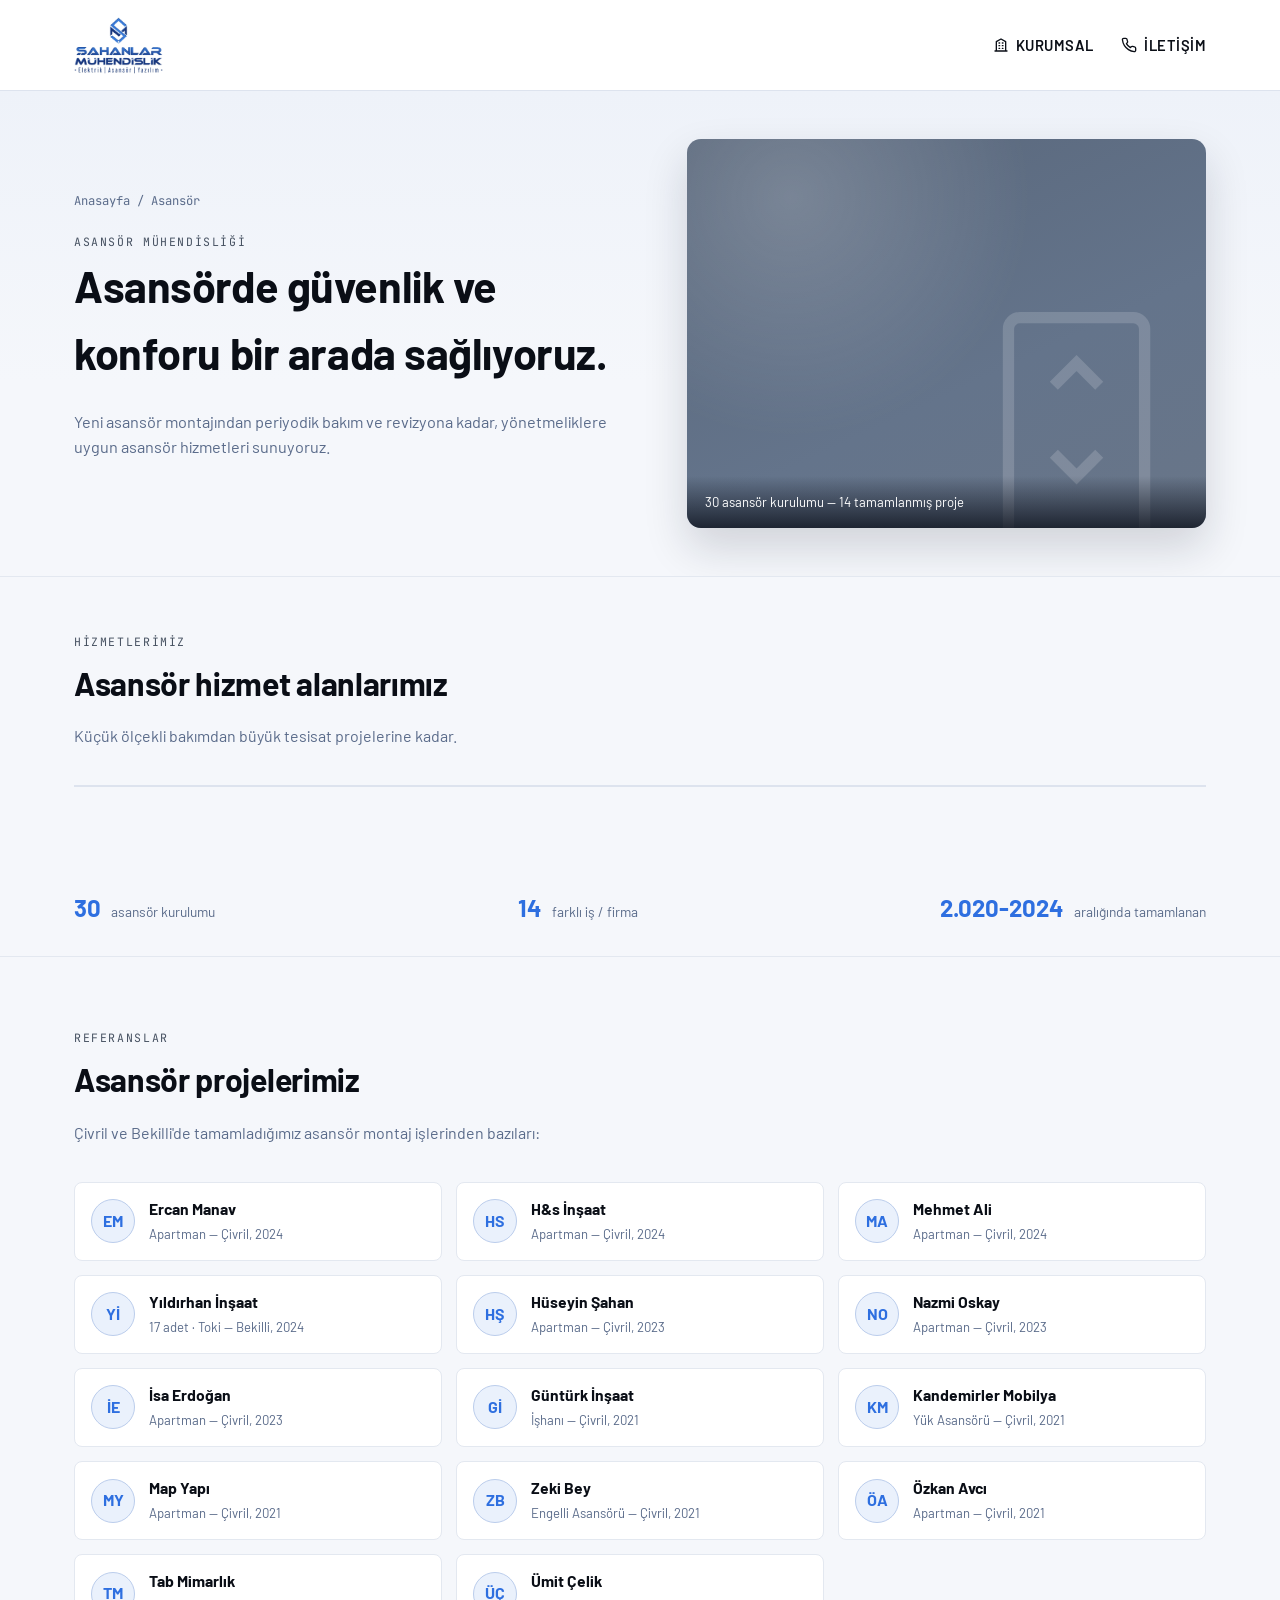
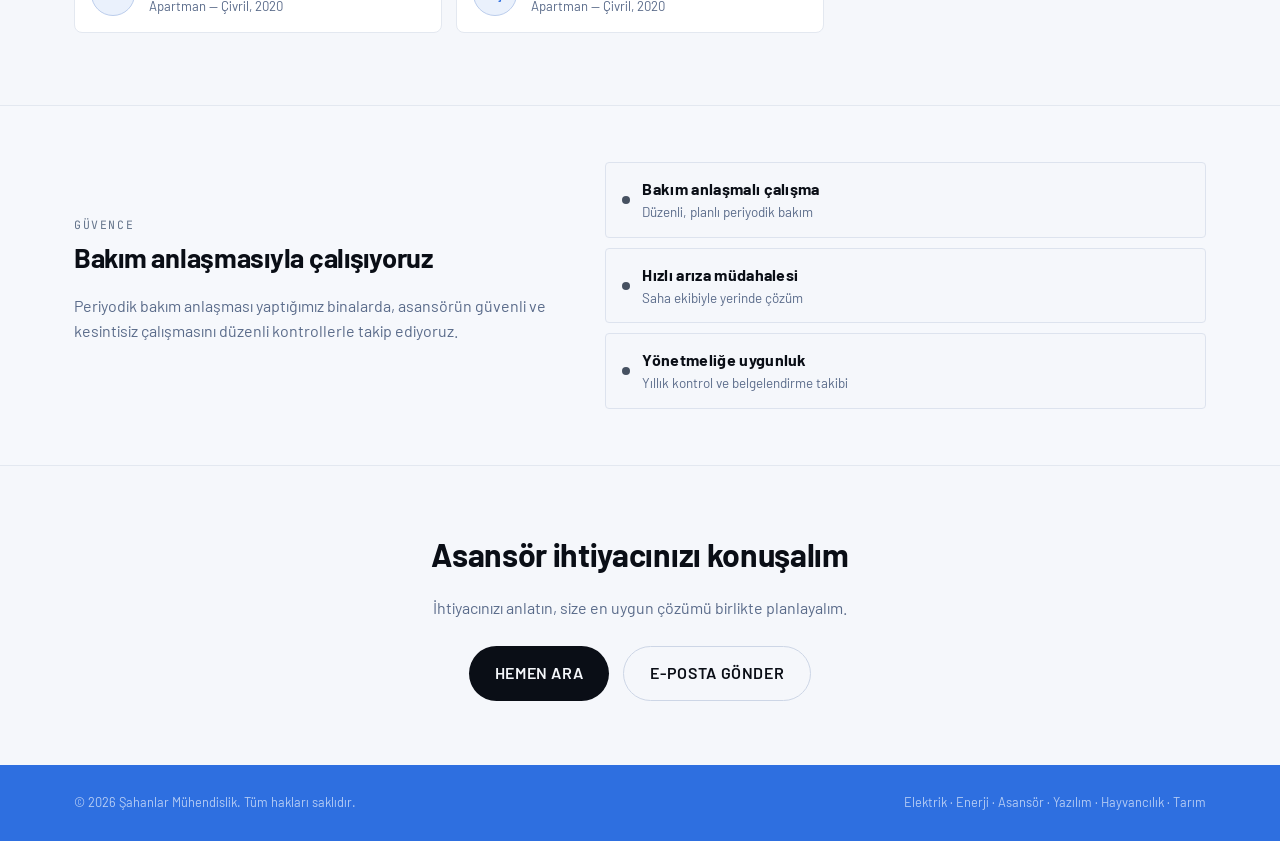
==== commit 0fbe004f: "12" ====
--- a/site/asansor.html
+++ b/site/asansor.html
@@ -583,23 +583,7 @@
       <h2>Asansör hizmet alanlarımız</h2>
       <p>Küçük ölçekli bakımdan büyük tesisat projelerine kadar.</p>
     </div>
-  </div>
-  <div class="services" style="--accent:var(--asansor)">
-    <div class="service">
-      <span class="icon"><svg viewBox="0 0 24 24" fill="none" stroke="currentColor" stroke-width="2" stroke-linecap="round" stroke-linejoin="round"><rect x="6" y="2" width="12" height="20" rx="1"/><path d="M10 8l2-2 2 2M10 14l2 2 2-2"/></svg></span>
-      <h4>Asansör Montajı</h4>
-      <p>Yeni bina ve mevcut yapılarda anahtar teslim asansör montajı.</p>
-    </div>
-    <div class="service">
-      <span class="icon"><svg viewBox="0 0 24 24" fill="none" stroke="currentColor" stroke-width="2" stroke-linecap="round" stroke-linejoin="round"><path d="M12 2v4M12 18v4M4.9 4.9l2.8 2.8M16.3 16.3l2.8 2.8M2 12h4M18 12h4M4.9 19.1l2.8-2.8M16.3 7.7l2.8-2.8"/></svg></span>
-      <h4>Periyodik Bakım</h4>
-      <p>Yönetmeliklere uygun aylık periyodik bakım ve kontrol hizmeti.</p>
-    </div>
-    <div class="service">
-      <span class="icon"><svg viewBox="0 0 24 24" fill="none" stroke="currentColor" stroke-width="2" stroke-linecap="round" stroke-linejoin="round"><path d="M21 12a9 9 0 1 1-3-6.7"/><path d="M21 3v6h-6"/></svg></span>
-      <h4>Revizyon</h4>
-      <p>Eski asansörlerin güncel güvenlik standartlarına uygun hale getirilmesi.</p>
-    </div>
+    <div class="services" id="asan-services" style="--accent:var(--asansor)"></div>
   </div>
 </section>
 
@@ -768,5 +752,47 @@
   if(stripEl) observer.observe(stripEl);
 })();
 </script>
+<script>
+var SVC_ICONS = {
+  bolt: '<polygon points="13 2 3 14 12 14 11 22 21 10 12 10 13 2"/>',
+  pulse: '<path d="M3 12h4l3 8 4-16 3 8h4"/>',
+  battery: '<rect x="7" y="2" width="10" height="20" rx="2"/><path d="M11 6h2v6h-2z" fill="currentColor" stroke="none"/>',
+  check: '<circle cx="12" cy="12" r="10"/><path d="m9 12 2 2 4-4"/>',
+  building: '<path d="M3 21h18M5 21V7l7-4 7 4v14M9 9h1M9 13h1M9 17h1M14 9h1M14 13h1M14 17h1"/>',
+  chart: '<polyline points="3 17 9 11 13 15 21 7"/><polyline points="14 7 21 7 21 14"/>',
+  code: '<rect x="3" y="4" width="18" height="13" rx="1"/><path d="M8 21h8M12 17v4"/><polyline points="8 8 6 10.5 8 13"/><polyline points="16 8 18 10.5 16 13"/>',
+  sun: '<circle cx="12" cy="12" r="4"/><path d="M12 2v2M12 20v2M4.9 4.9l1.4 1.4M17.7 17.7l1.4 1.4M2 12h2M20 12h2M4.9 19.1l1.4-1.4M17.7 6.3l1.4-1.4"/>',
+  wrench: '<path d="M14.7 6.3a1 1 0 0 0 0 1.4l1.6 1.6a1 1 0 0 0 1.4 0l3.4-3.4a4 4 0 0 1-4.8 4.8L6.8 20.2a2 2 0 1 1-2.8-2.8L14.5 7.1a4 4 0 0 1 4.8-4.8Z"/>',
+  shield: '<path d="M12 2 4 6v6c0 5 3.5 8.5 8 10 4.5-1.5 8-5 8-10V6l-8-4z"/>',
+  home: '<path d="M4 21V9l8-6 8 6v12"/><path d="M9 21v-6h6v6"/>',
+  bulb: '<path d="M9 18h6M10 22h4M12 2a6 6 0 0 0-4 10.5c.6.6 1 1.5 1 2.5h6c0-1 .4-1.9 1-2.5A6 6 0 0 0 12 2z"/>',
+  elevator: '<rect x="4" y="3" width="16" height="18" rx="1"/><path d="M8 8h8M8 12h8M8 16h4"/>',
+  monitor: '<rect x="3" y="3" width="18" height="14" rx="1"/><path d="M8 21h8M12 17v4"/>'
+};
+
+(function () {
+  function esc(s) {
+    return (s == null ? "" : String(s)).replace(/[&<>"']/g, function (c) {
+      return { "&": "&amp;", "<": "&lt;", ">": "&gt;", '"': "&quot;", "'": "&#39;" }[c];
+    });
+  }
+  fetch("admin/Api/Services.ashx?category=asansor")
+    .then(function (r) { return r.ok ? r.json() : Promise.reject(r.status); })
+    .then(function (items) {
+      if (!items || !items.length) return;
+      var container = document.getElementById("asan-services");
+      if (!container) return;
+      container.innerHTML = items.map(function (s) {
+        var path = SVC_ICONS[s.icon_key] || SVC_ICONS.check;
+        return '<div class="service">' +
+          '<span class="icon"><svg viewBox="0 0 24 24" fill="none" stroke="currentColor" stroke-width="2" stroke-linecap="round" stroke-linejoin="round">' + path + '</svg></span>' +
+          '<h4>' + esc(s.title) + '</h4>' +
+          '<p>' + esc(s.description || "") + '</p>' +
+          '</div>';
+      }).join("");
+    })
+    .catch(function () { /* API'ye ulaşılamazsa bölüm boş kalır */ });
+})();
+</script>
 </body>
 </html>
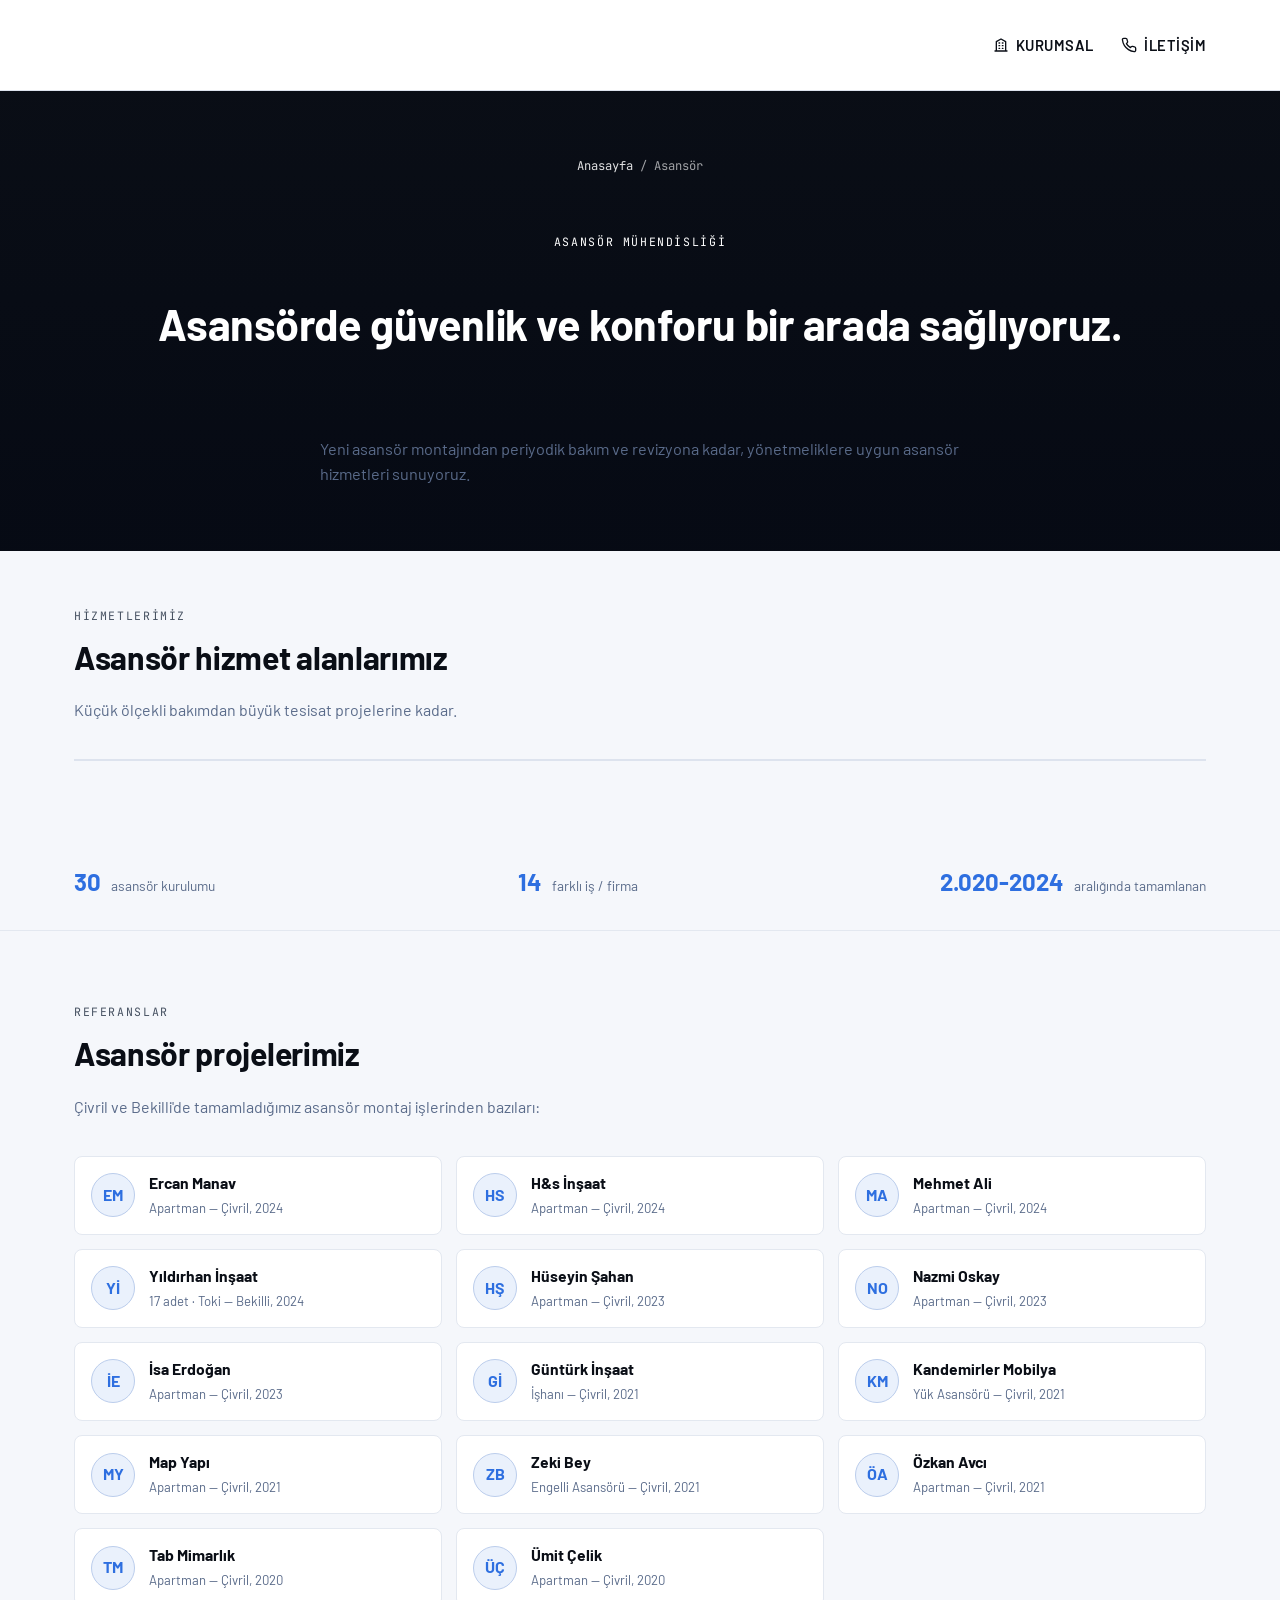
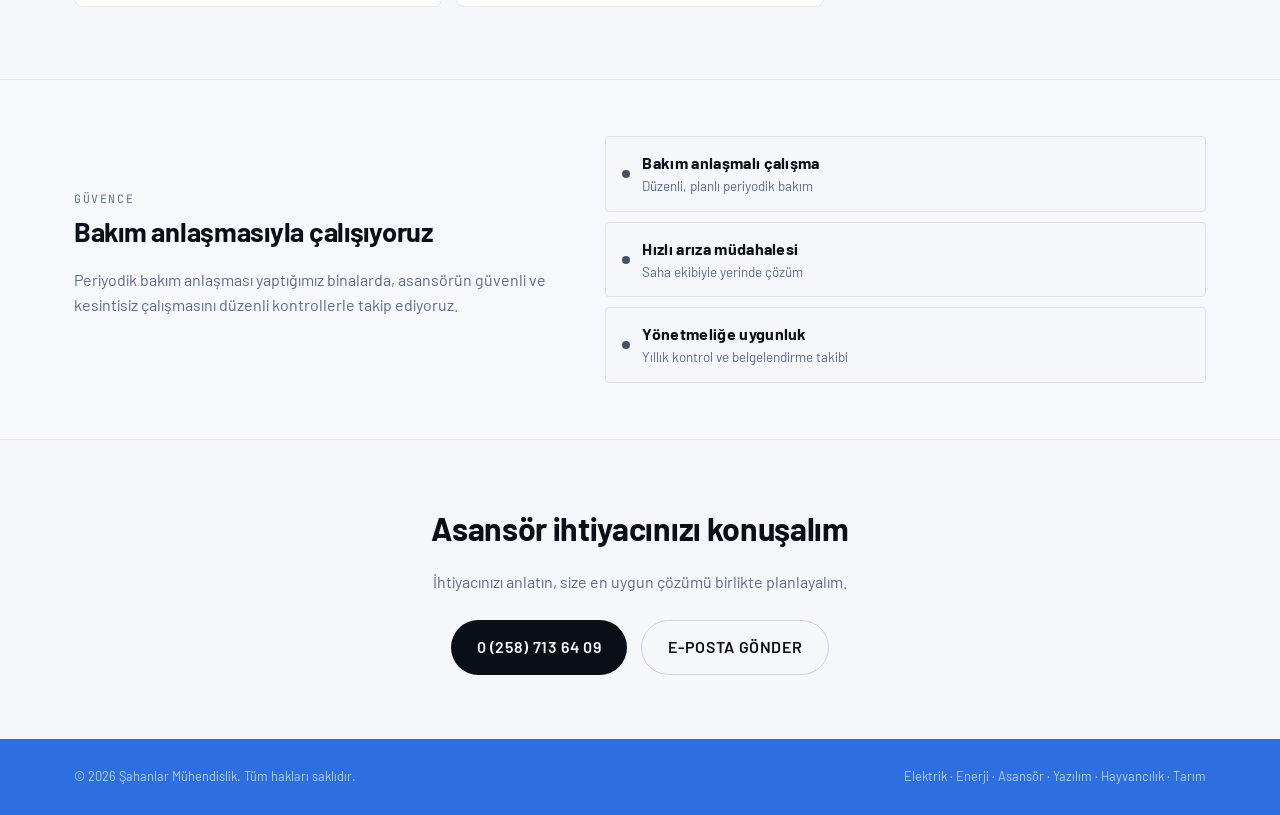
==== commit 42d17e07: "Update asansor.html" ====
--- a/site/asansor.html
+++ b/site/asansor.html
@@ -5,7 +5,7 @@
 <meta name="viewport" content="width=device-width, initial-scale=1.0">
 <title>Asansör | Şahanlar Mühendislik</title>
 <meta name="description" content="Asansör montajı, periyodik bakım, revizyon ve arıza müdahalesi — Şahanlar Mühendislik, Çivril/Denizli.">
-<link rel="icon" href="[data-uri]">
+<link rel="icon" href="assets/img/logo.png">
 <link rel="preconnect" href="https://fonts.googleapis.com">
 <link rel="preconnect" href="https://fonts.gstatic.com" crossorigin>
 <link href="https://fonts.googleapis.com/css2?family=Barlow:wght@400;500;600;700&family=JetBrains+Mono:wght@500&display=swap" rel="stylesheet">
@@ -41,9 +41,10 @@
 }
 
 *,*::before,*::after{ box-sizing:border-box; }
-html{ scroll-behavior:smooth; }
+html{ scroll-behavior:smooth; overflow-x:hidden; }
 body{
   margin:0;
+  overflow-x:hidden;
   background:var(--paper);
   color:var(--ink);
   font-family:'Barlow', sans-serif;
@@ -335,6 +336,16 @@
 .cat-hero .wrap{ position:relative; display:grid; grid-template-columns:1.05fr .95fr; gap:40px; align-items:center; }
 .cat-hero .tag{ color:color-mix(in srgb, var(--accent) 70%, black); }
 .cat-hero h1{ font-size:clamp(1.8rem,4vw,2.7rem); color:var(--ink); }
+.cat-hero-full{ display:block; padding:0; border-bottom:none; min-height:460px; position:relative; overflow:hidden; background:var(--ink); }
+.cat-hero-full .cat-hero-bg{ position:absolute; inset:0; background-size:cover; background-position:center; background-color:var(--ink); }
+.cat-hero-full .cat-hero-overlay{ position:absolute; inset:0; background:linear-gradient(to top, rgba(6,10,20,.92) 8%, rgba(6,10,20,.5) 55%, rgba(6,10,20,.08) 100%); }
+.cat-hero-full .wrap{ position:relative; z-index:1; display:block; min-height:460px; padding:64px 24px 48px; display:flex; flex-direction:column; justify-content:flex-end; }
+.cat-hero-full .breadcrumb{ color:rgba(255,255,255,.62); }
+.cat-hero-full .breadcrumb a{ color:rgba(255,255,255,.88); }
+.cat-hero-full .tag{ color:#fff; }
+.cat-hero-full h1{ color:#fff; font-size:clamp(1.8rem,4vw,2.7rem); }
+.cat-hero-full p.lead{ color:rgba(255,255,255,.86); font-size:1.02rem; max-width:640px; }
+@media (max-width:820px){ .cat-hero-full{ min-height:380px; } .cat-hero-full .wrap{ min-height:380px; padding:40px 20px 32px; } }
 .cat-hero p.lead{ color:var(--muted-dark); font-size:1.02rem; }
 .breadcrumb{ font-family:'JetBrains Mono',monospace; font-size:.76rem; color:var(--muted-dark); margin-bottom:18px; }
 .breadcrumb a:hover{ color:var(--ink); }
@@ -551,7 +562,7 @@
 <header class="brand-banner">
   <div class="brand-banner-top">
     <a class="brand" href="index.html">
-      <img class="brand-mark" src="[data-uri]